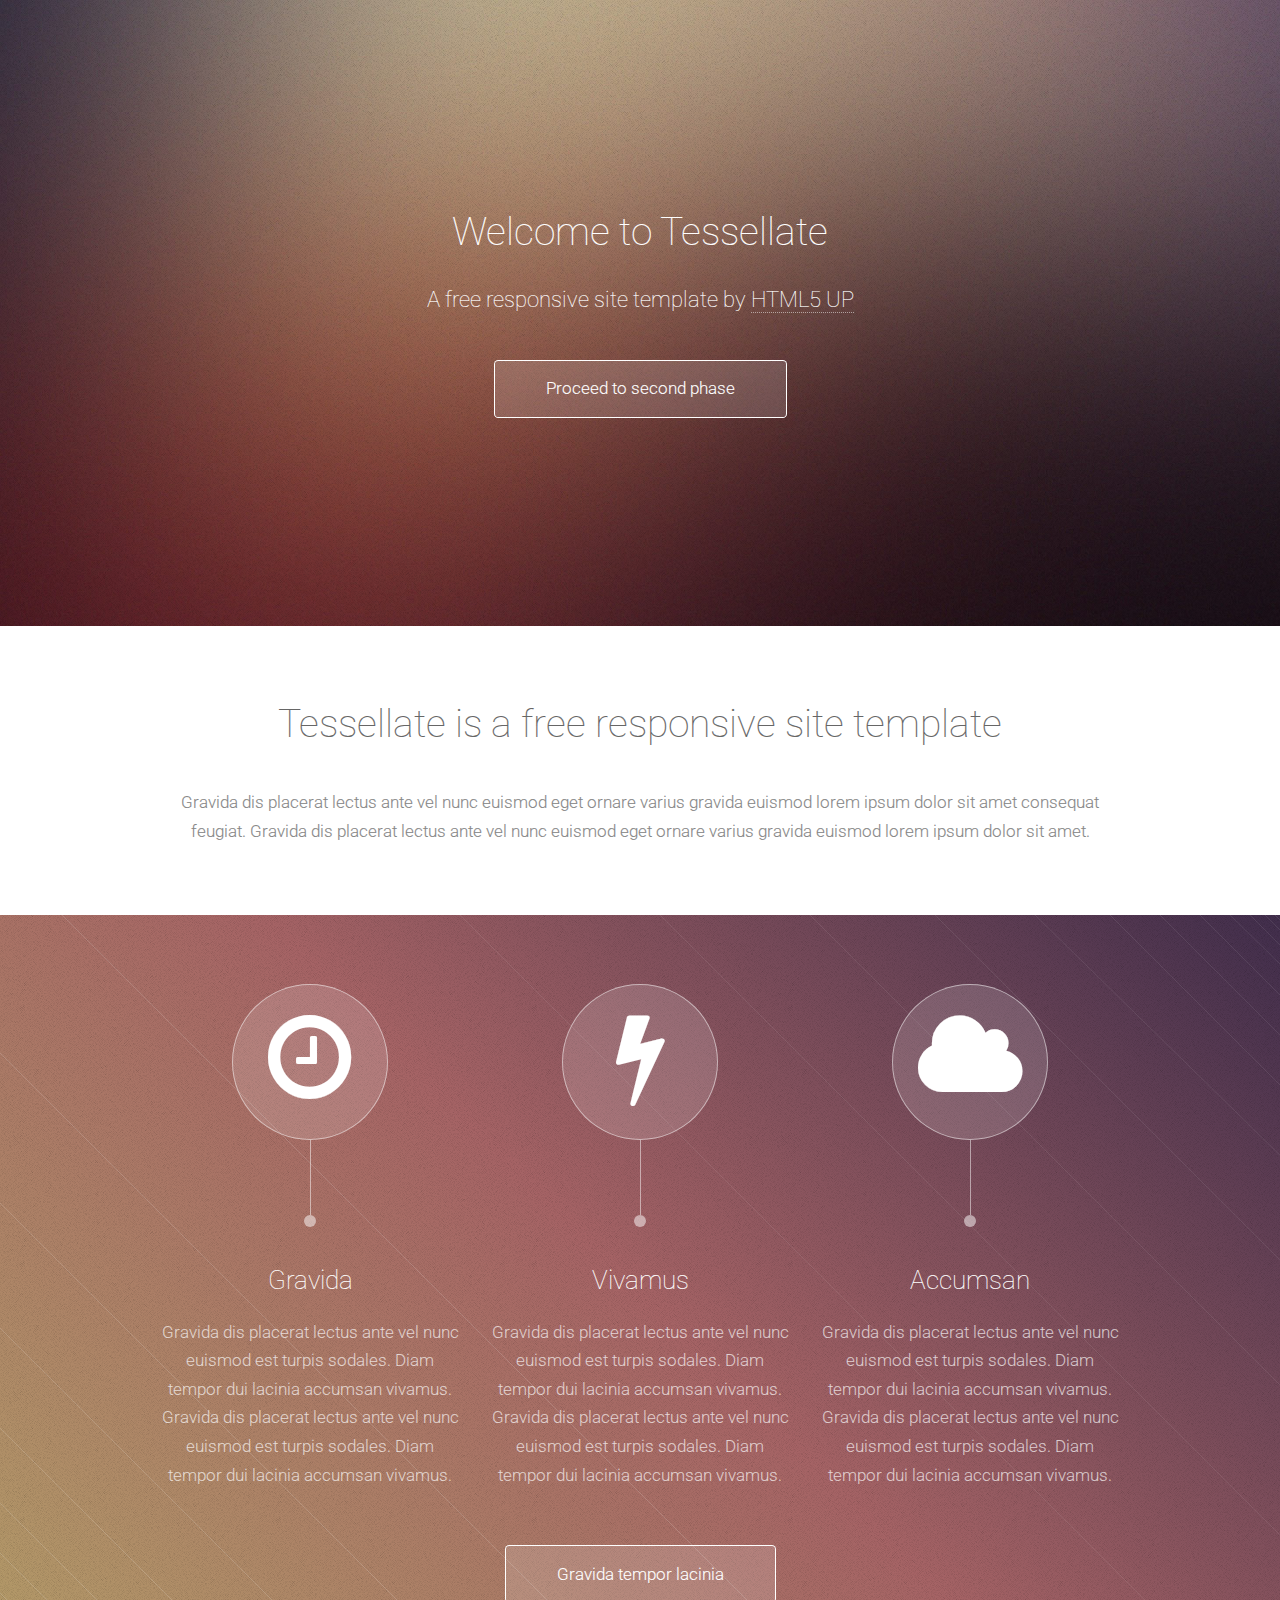
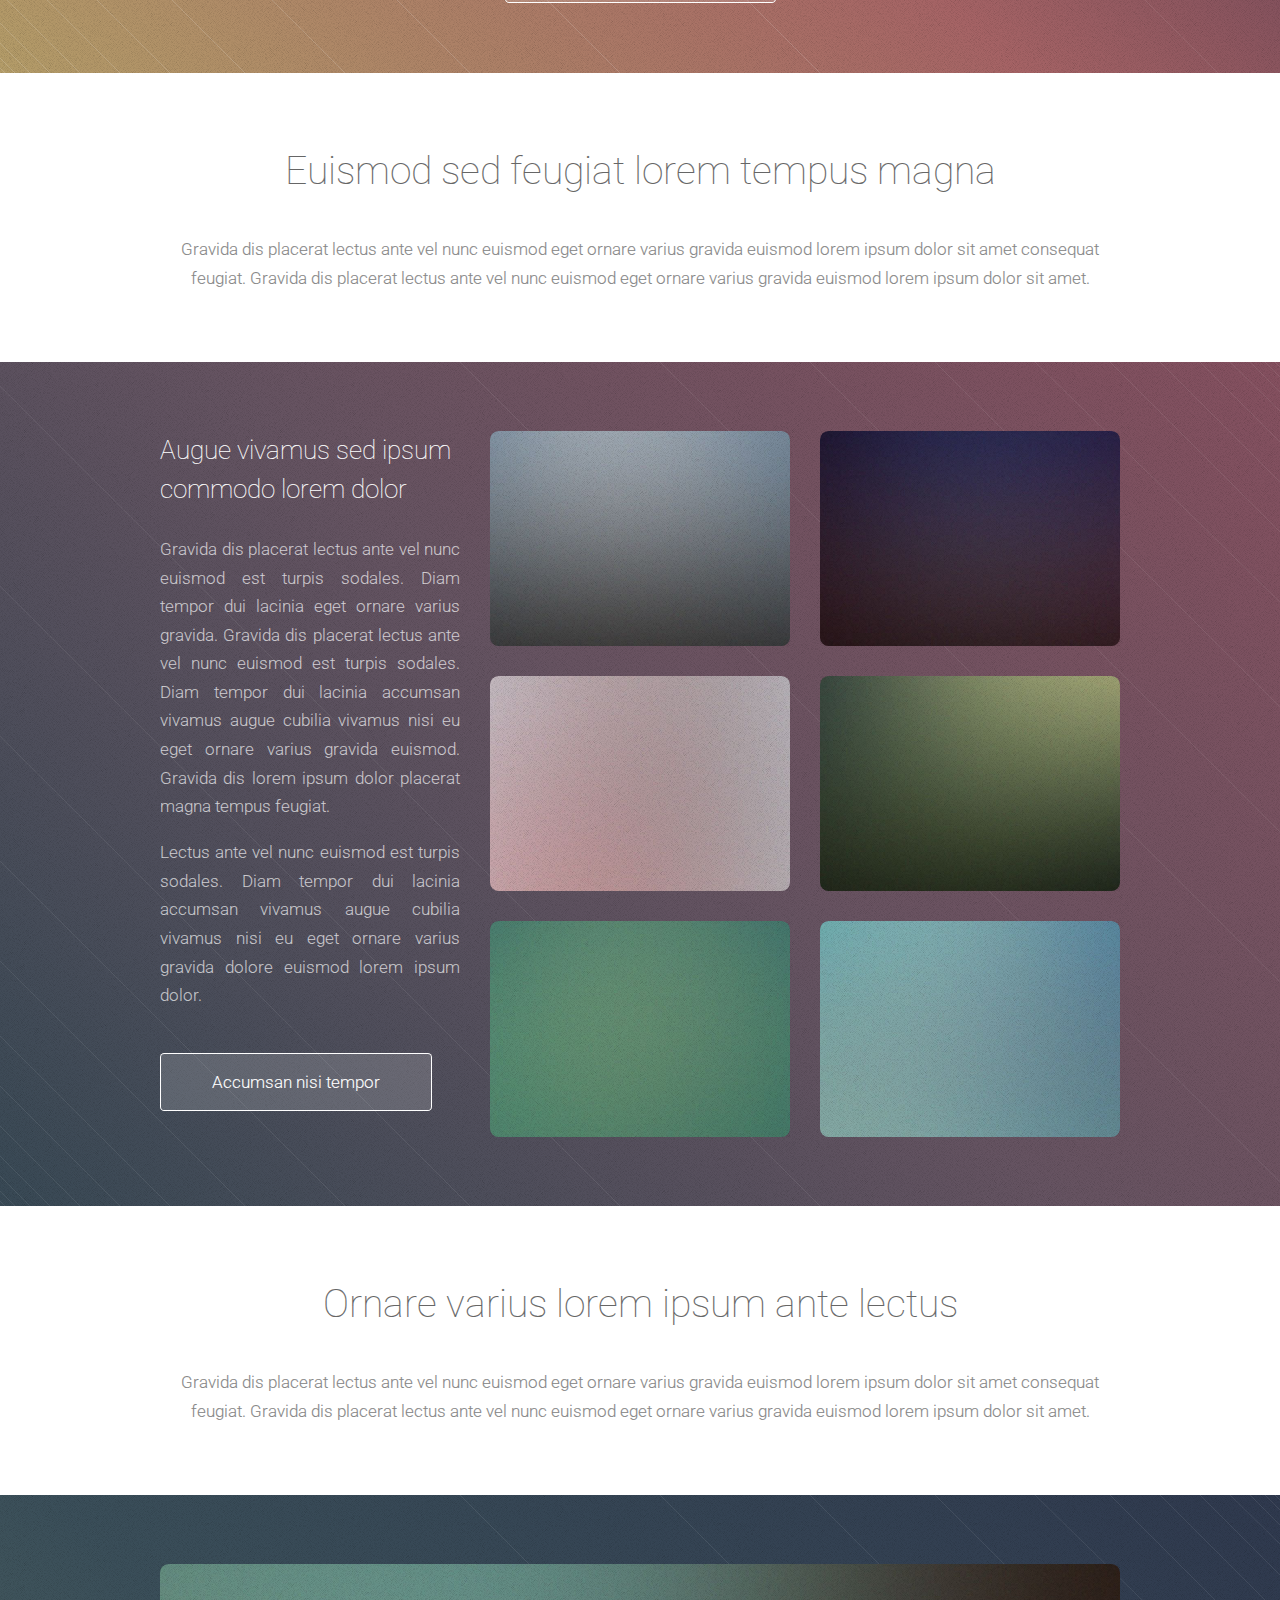
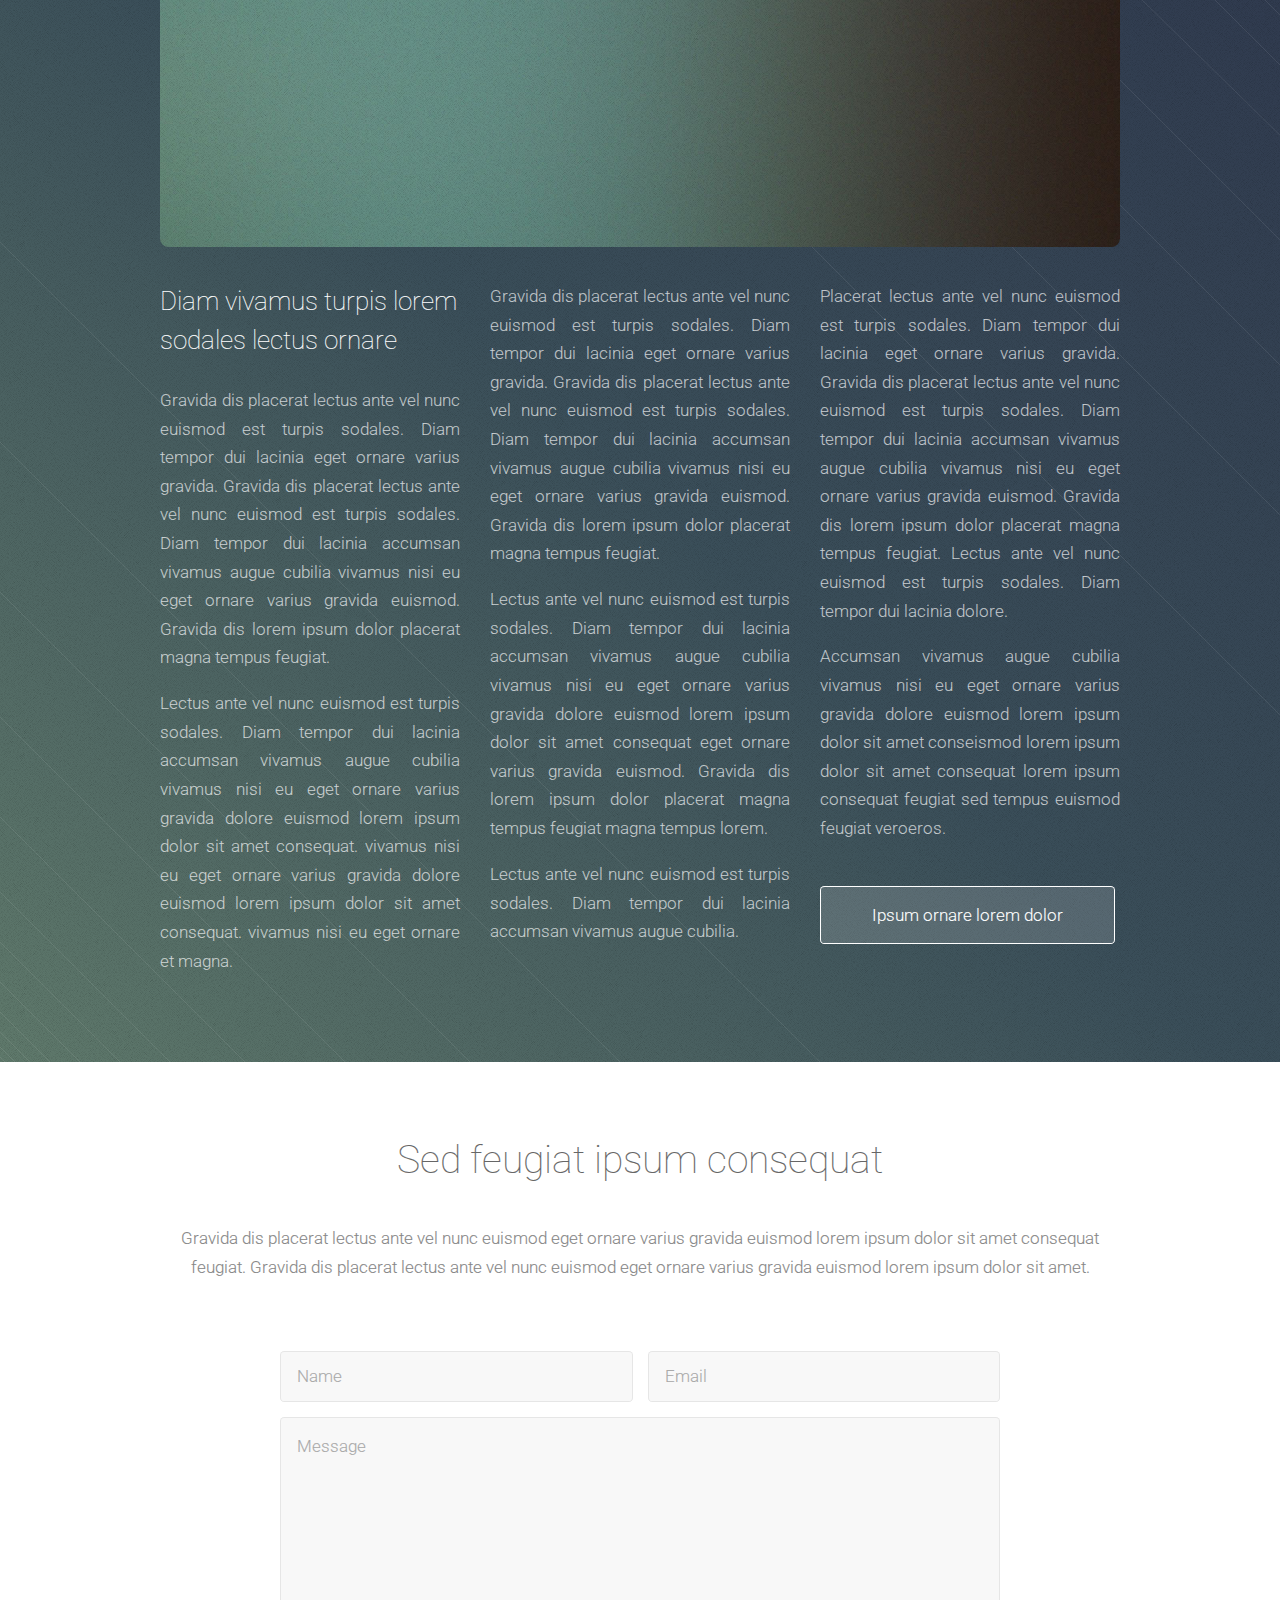
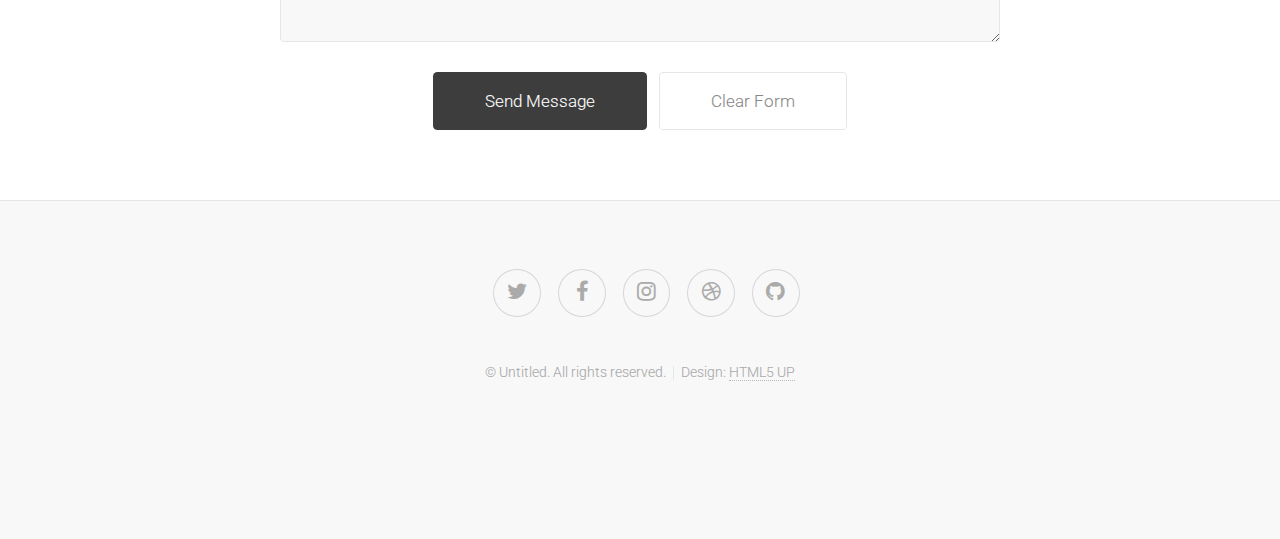
==== index.html @ 71c99394 "New Website" ====
<!DOCTYPE HTML>
<!--
	Tessellate by HTML5 UP
	html5up.net | @ajlkn
	Free for personal and commercial use under the CCA 3.0 license (html5up.net/license)
-->
<html>
	<head>
		<title>Tessellate by HTML5 UP</title>
		<meta charset="utf-8" />
		<meta name="viewport" content="width=device-width, initial-scale=1" />
		<!--[if lte IE 8]><script src="assets/js/ie/html5shiv.js"></script><![endif]-->
		<link rel="stylesheet" href="assets/css/main.css" />
		<!--[if lte IE 8]><link rel="stylesheet" href="assets/css/ie8.css" /><![endif]-->
		<!--[if lte IE 9]><link rel="stylesheet" href="assets/css/ie9.css" /><![endif]-->
	</head>
	<body>

		<!-- Header -->
			<section id="header" class="dark">
				<header>
					<h1>Welcome to Tessellate</h1>
					<p>A free responsive site template by <a href="http://html5up.net">HTML5 UP</a></p>
				</header>
				<footer>
					<a href="#first" class="button scrolly">Proceed to second phase</a>
				</footer>
			</section>

		<!-- First -->
			<section id="first" class="main">
				<header>
					<div class="container">
						<h2>Tessellate is a free responsive site template</h2>
						<p>Gravida dis placerat lectus ante vel nunc euismod eget ornare varius gravida euismod lorem ipsum dolor sit amet consequat<br />
						feugiat. Gravida dis placerat lectus ante vel nunc euismod eget ornare varius gravida euismod lorem ipsum dolor sit amet.</p>
					</div>
				</header>
				<div class="content dark style1 featured">
					<div class="container">
						<div class="row">
							<div class="4u 12u(narrow)">
								<section>
									<span class="feature-icon"><span class="icon fa-clock-o"></span></span>
									<header>
										<h3>Gravida</h3>
									</header>
									<p>Gravida dis placerat lectus ante vel nunc euismod est turpis sodales.
									Diam tempor dui lacinia accumsan vivamus. Gravida dis placerat lectus
									ante vel nunc euismod est turpis sodales. Diam tempor dui lacinia
									accumsan vivamus.</p>
								</section>
							</div>
							<div class="4u 12u(narrow)">
								<section>
									<span class="feature-icon"><span class="icon fa-bolt"></span></span>
									<header>
										<h3>Vivamus</h3>
									</header>
									<p>Gravida dis placerat lectus ante vel nunc euismod est turpis sodales.
									Diam tempor dui lacinia accumsan vivamus. Gravida dis placerat lectus
									ante vel nunc euismod est turpis sodales. Diam tempor dui lacinia
									accumsan vivamus.</p>
								</section>
							</div>
							<div class="4u 12u(narrow)">
								<section>
									<span class="feature-icon"><span class="icon fa-cloud"></span></span>
									<header>
										<h3>Accumsan</h3>
									</header>
									<p>Gravida dis placerat lectus ante vel nunc euismod est turpis sodales.
									Diam tempor dui lacinia accumsan vivamus. Gravida dis placerat lectus
									ante vel nunc euismod est turpis sodales. Diam tempor dui lacinia
									accumsan vivamus.</p>
								</section>
							</div>
						</div>
						<div class="row">
							<div class="12u">
								<footer>
									<a href="#second" class="button scrolly">Gravida tempor lacinia</a>
								</footer>
							</div>
						</div>
					</div>
				</div>
			</section>

		<!-- Second -->
			<section id="second" class="main">
				<header>
					<div class="container">
						<h2>Euismod sed feugiat lorem tempus magna</h2>
						<p>Gravida dis placerat lectus ante vel nunc euismod eget ornare varius gravida euismod lorem ipsum dolor sit amet consequat<br />
						feugiat. Gravida dis placerat lectus ante vel nunc euismod eget ornare varius gravida euismod lorem ipsum dolor sit amet.</p>
					</div>
				</header>
				<div class="content dark style2">
					<div class="container">
						<div class="row">
							<div class="4u 12u(narrow)">
								<section>
									<h3>Augue vivamus sed ipsum commodo lorem dolor</h3>
									<p>Gravida dis placerat lectus ante vel nunc euismod est turpis sodales. Diam
									tempor dui lacinia eget ornare varius gravida. Gravida dis placerat lectus ante
									vel nunc euismod est turpis sodales. Diam tempor dui lacinia accumsan vivamus
									augue cubilia vivamus nisi eu eget ornare varius gravida euismod.  Gravida dis
									lorem ipsum dolor placerat magna tempus feugiat.</p>
									<p>Lectus ante vel nunc euismod est turpis sodales. Diam tempor dui lacinia
									accumsan vivamus augue cubilia vivamus nisi eu eget ornare varius gravida dolore
									euismod lorem ipsum dolor.</p>
									<footer>
										<a href="#third" class="button scrolly">Accumsan nisi tempor</a>
									</footer>
								</section>
							</div>
							<div class="8u 12u(narrow)">
								<div class="row">
									<div class="6u"><a href="#" class="image fit"><img src="images/pic01.jpg" alt="" /></a></div>
									<div class="6u"><a href="#" class="image fit"><img src="images/pic02.jpg" alt="" /></a></div>
									<div class="6u"><a href="#" class="image fit"><img src="images/pic03.jpg" alt="" /></a></div>
									<div class="6u"><a href="#" class="image fit"><img src="images/pic04.jpg" alt="" /></a></div>
									<div class="6u"><a href="#" class="image fit"><img src="images/pic05.jpg" alt="" /></a></div>
									<div class="6u"><a href="#" class="image fit"><img src="images/pic06.jpg" alt="" /></a></div>
								</div>
							</div>
						</div>
					</div>
				</div>
			</section>

		<!-- Third -->
			<section id="third" class="main">
				<header>
					<div class="container">
						<h2>Ornare varius lorem ipsum ante lectus</h2>
						<p>Gravida dis placerat lectus ante vel nunc euismod eget ornare varius gravida euismod lorem ipsum dolor sit amet consequat<br />
						feugiat. Gravida dis placerat lectus ante vel nunc euismod eget ornare varius gravida euismod lorem ipsum dolor sit amet.</p>
					</div>
				</header>
				<div class="content dark style3">
					<div class="container">
						<span class="image featured"><img src="images/pic07.jpg" alt="" /></span>
						<div class="row">
							<div class="4u 12u(narrow)">
								<h3>Diam vivamus turpis lorem sodales lectus ornare</h3>
								<p>Gravida dis placerat lectus ante vel nunc euismod est turpis sodales. Diam
								tempor dui lacinia eget ornare varius gravida. Gravida dis placerat lectus ante
								vel nunc euismod est turpis sodales. Diam tempor dui lacinia accumsan vivamus
								augue cubilia vivamus nisi eu eget ornare varius gravida euismod.  Gravida dis
								lorem ipsum dolor placerat magna tempus feugiat.</p>
								<p>Lectus ante vel nunc euismod est turpis sodales. Diam tempor dui lacinia
								accumsan vivamus augue cubilia vivamus nisi eu eget ornare varius gravida dolore
								euismod lorem ipsum dolor sit amet consequat. vivamus nisi eu eget ornare varius
								gravida dolore euismod lorem ipsum dolor sit amet consequat. vivamus nisi eu
								eget ornare et magna.</p>
							</div>
							<div class="4u 12u(narrow)">
								<p>Gravida dis placerat lectus ante vel nunc euismod est turpis sodales. Diam
								tempor dui lacinia eget ornare varius gravida. Gravida dis placerat lectus ante
								vel nunc euismod est turpis sodales. Diam tempor dui lacinia accumsan vivamus
								augue cubilia vivamus nisi eu eget ornare varius gravida euismod.  Gravida dis
								lorem ipsum dolor placerat magna tempus feugiat.</p>
								<p>Lectus ante vel nunc euismod est turpis sodales. Diam tempor dui lacinia
								accumsan vivamus augue cubilia vivamus nisi eu eget ornare varius gravida dolore
								euismod lorem ipsum dolor sit amet consequat eget ornare varius gravida euismod.
								Gravida dis lorem ipsum dolor placerat magna tempus feugiat magna tempus lorem.</p>
								<p>Lectus ante vel nunc euismod est turpis sodales. Diam tempor dui lacinia
								accumsan vivamus augue cubilia.</p>
							</div>
							<div class="4u 12u(narrow)">
								<p>Placerat lectus ante vel nunc euismod est turpis sodales. Diam tempor dui
								lacinia eget ornare varius gravida. Gravida dis placerat lectus ante vel nunc
								euismod est turpis sodales. Diam tempor dui lacinia accumsan vivamus augue
								cubilia vivamus nisi eu eget ornare varius gravida euismod.  Gravida dis
								lorem ipsum dolor placerat magna tempus feugiat. Lectus ante vel nunc euismod
								est turpis sodales. Diam tempor dui lacinia dolore.</p>
								<p>Accumsan vivamus augue cubilia vivamus nisi eu eget ornare varius gravida
								dolore euismod lorem ipsum dolor sit amet conseismod lorem ipsum dolor sit amet
								consequat lorem ipsum consequat feugiat sed tempus euismod feugiat veroeros.</p>
								<footer>
									<a href="#fourth" class="button scrolly">Ipsum ornare lorem dolor</a>
								</footer>
							</div>
						</div>
					</div>
				</div>
			</section>

		<!-- Basic Elements -->
		<!--
			<section class="main">
				<header>
					<div class="container">
						<h2>A Whole Lotta Elements</h2>
						<p>General purpose elements for every general purpose. Or something like that.</p>
					</div>
				</header>
				<div class="content style1 dark">
					<div class="container">
						<section>
							<header>
								<h3>Paragraph</h3>
								<p>This is a byline</p>
							</header>
							<p>Phasellus nisl nisl, varius id <sup>porttitor sed pellentesque</sup> ac orci. Pellentesque
							habitant <strong>strong</strong> tristique <b>bold</b> et netus <i>italic</i> malesuada <em>emphasized</em> ac turpis egestas. Morbi
							leo suscipit ut. Praesent <sub>id turpis vitae</sub> turpis pretium ultricies. Vestibulum sit
							amet risus elit.</p>
						</section>
						<section>
							<header>
								<h3>Blockquote</h3>
							</header>
							<blockquote>Fringilla nisl. Donec accumsan interdum nisi, quis tincidunt felis sagittis eget.
							tempus euismod. Vestibulum ante ipsum primis in faucibus. Cras sit amet urna eros, id egestas
							tempus ante ipsum primis in faucibus orci luctus et ultrices.</blockquote>
						</section>
						<section>
							<header>
								<h3>Divider</h3>
							</header>
							<p>Donec consectetur <a href="#">vestibulum dolor et pulvinar</a>. Etiam vel felis enim, at viverra
							ligula. Ut porttitor sagittis lorem, quis eleifend nisi ornare vel. Praesent nec orci
							facilisis leo magna. Cras sit amet urna eros, id egestas urna. Quisque aliquam
							tempus euismod. Vestibulum ante ipsum primis in faucibus orci luctus et ultrices
							posuere cubilia.</p>
							<hr />
							<p>Donec consectetur vestibulum dolor et pulvinar. Etiam vel felis enim, at viverra
							ligula. Ut porttitor sagittis lorem, quis eleifend nisi ornare vel. Praesent nec orci
							facilisis leo magna. Cras sit amet urna eros, id egestas urna. Quisque aliquam
							tempus euismod. Vestibulum ante ipsum primis in faucibus orci luctus et ultrices
							posuere cubilia.</p>
						</section>
						<section>
							<header>
								<h3>Unordered List</h3>
							</header>
							<ul class="default">
								<li>Donec consectetur vestibulum dolor et vel felis enim at viverra ligula. Ut porttitor sagittis lorem.</li>
								<li>Donec consectetur vestibulum dolor et vel felis enim at viverra ligula. Ut porttitor sagittis lorem.</li>
								<li>Donec consectetur vestibulum dolor et vel felis enim at viverra ligula. Ut porttitor sagittis lorem.</li>
								<li>Donec consectetur vestibulum dolor et vel felis enim at viverra ligula. Ut porttitor sagittis lorem.</li>
							</ul>
						</section>
						<section>
							<header>
								<h3>Ordered List</h3>
							</header>
							<ol class="default">
								<li>Donec consectetur vestibulum dolor et vel felis enim at viverra ligula. Ut porttitor sagittis lorem.</li>
								<li>Donec consectetur vestibulum dolor et vel felis enim at viverra ligula. Ut porttitor sagittis lorem.</li>
								<li>Donec consectetur vestibulum dolor et vel felis enim at viverra ligula. Ut porttitor sagittis lorem.</li>
								<li>Donec consectetur vestibulum dolor et vel felis enim at viverra ligula. Ut porttitor sagittis lorem.</li>
							</ol>
						</section>
						<section>
							<header>
								<h3>Table</h3>
							</header>
							<div class="table-wrapper">
								<table class="default">
									<thead>
										<tr>
											<th>ID</th>
											<th>Name</th>
											<th>Description</th>
											<th>Price</th>
										</tr>
									</thead>
									<tbody>
										<tr>
											<td>00001</td>
											<td>Lorem ipsum dolor</td>
											<td>Ut porttitor sagittis lorem quis nisi ornare.</td>
											<td>29.99</td>
										</tr>
										<tr>
											<td>00002</td>
											<td>Sit amet nullam</td>
											<td>Ut porttitor sagittis lorem quis nisi ornare.</td>
											<td>19.99</td>
										</tr>
										<tr>
											<td>00003</td>
											<td>Feugiat felis viverra</td>
											<td>Ut porttitor sagittis lorem quis nisi ornare.</td>
											<td>29.99</td>
										</tr>
										<tr>
											<td>00004</td>
											<td>Sagittis enim felis</td>
											<td>Ut porttitor sagittis lorem quis nisi ornare.</td>
											<td>19.99</td>
										</tr>
										<tr>
											<td>00005</td>
											<td>Nullam sed vestibulum</td>
											<td>Ut porttitor sagittis lorem quis nisi ornare.</td>
											<td>19.99</td>
										</tr>
									</tbody>
									<tfoot>
										<tr>
											<td colspan="3"></td>
											<td>100.00</td>
										</tr>
									</tfoot>
								</table>
							</div>
						</section>
						<section>
							<header>
								<h3>Form</h3>
							</header>
							<form method="post" action="#">
								<div class="row 50%">
									<div class="6u 12u(narrow)">
										<input type="text" name="name" id="name" value="" placeholder="John Doe" />
									</div>
									<div class="6u 12u(narrow)">
										<input type="text" name="email" id="email" value="" placeholder="johndoe@domain.tld" />
									</div>
								</div>
								<div class="row 50%">
									<div class="12u">
										<div class="select" tabindex="-1">
											<select name="department" id="department">
												<option value="">Choose a department</option>
												<option value="1">Manufacturing</option>
												<option value="2">Administration</option>
												<option value="3">Support</option>
											</select>
										</div>
									</div>
								</div>
								<div class="row 50%">
									<div class="12u">
										<input type="text" name="subject" id="subject" value="" placeholder="Enter your subject" />
									</div>
								</div>
								<div class="row 50%">
									<div class="12u">
										<textarea name="message" id="message" placeholder="Enter your message"></textarea>
									</div>
								</div>
								<div class="row">
									<div class="12u">
										<ul class="actions">
											<li><input type="submit" class="button" value="Send Message" /></li>
											<li><input type="reset" class="button alt" value="Clear Form" /></li>
										</ul>
									</div>
								</div>
							</form>
						</section>
					</div>
				</div>
			</section>
		-->

		<!-- Fourth -->
			<section id="fourth" class="main">
				<header>
					<div class="container">
						<h2>Sed feugiat ipsum consequat</h2>
						<p>Gravida dis placerat lectus ante vel nunc euismod eget ornare varius gravida euismod lorem ipsum dolor sit amet consequat<br />
						feugiat. Gravida dis placerat lectus ante vel nunc euismod eget ornare varius gravida euismod lorem ipsum dolor sit amet.</p>
					</div>
				</header>
				<div class="content style4 featured">
					<div class="container 75%">
						<form method="post" action="#">
							<div class="row 50%">
								<div class="6u 12u(mobile)"><input type="text" placeholder="Name" /></div>
								<div class="6u 12u(mobile)"><input type="text" placeholder="Email" /></div>
							</div>
							<div class="row 50%">
								<div class="12u"><textarea name="message" placeholder="Message"></textarea></div>
							</div>
							<div class="row">
								<div class="12u">
									<ul class="actions">
										<li><input type="submit" class="button" value="Send Message" /></li>
										<li><input type="reset" class="button alt" value="Clear Form" /></li>
									</ul>
								</div>
							</div>
						</form>
					</div>
				</div>
			</section>

		<!-- Footer -->
			<section id="footer">
				<ul class="icons">
					<li><a href="#" class="icon fa-twitter"><span class="label">Twitter</span></a></li>
					<li><a href="#" class="icon fa-facebook"><span class="label">Facebook</span></a></li>
					<li><a href="#" class="icon fa-instagram"><span class="label">Instagram</span></a></li>
					<li><a href="#" class="icon fa-dribbble"><span class="label">Dribbble</span></a></li>
					<li><a href="#" class="icon fa-github"><span class="label">GitHub</span></a></li>
				</ul>
				<div class="copyright">
					<ul class="menu">
						<li>&copy; Untitled. All rights reserved.</li><li>Design: <a href="http://html5up.net">HTML5 UP</a></li>
					</ul>
				</div>
			</section>

		<!-- Scripts -->
			<script src="assets/js/jquery.min.js"></script>
			<script src="assets/js/jquery.scrolly.min.js"></script>
			<script src="assets/js/skel.min.js"></script>
			<script src="assets/js/util.js"></script>
			<!--[if lte IE 8]><script src="assets/js/ie/respond.min.js"></script><![endif]-->
			<script src="assets/js/main.js"></script>

	</body>
</html>
---- assets/css/main.css ----
@import url("font-awesome.min.css");
@import url("https://fonts.googleapis.com/css?family=Roboto:100,100italic,300,300italic,400,400italic");

/*
	Tessellate by HTML5 UP
	html5up.net | @ajlkn
	Free for personal and commercial use under the CCA 3.0 license (html5up.net/license)
*/

/* Reset */

	html, body, div, span, applet, object, iframe, h1, h2, h3, h4, h5, h6, p, blockquote, pre, a, abbr, acronym, address, big, cite, code, del, dfn, em, img, ins, kbd, q, s, samp, small, strike, strong, sub, sup, tt, var, b, u, i, center, dl, dt, dd, ol, ul, li, fieldset, form, label, legend, table, caption, tbody, tfoot, thead, tr, th, td, article, aside, canvas, details, embed, figure, figcaption, footer, header, hgroup, menu, nav, output, ruby, section, summary, time, mark, audio, video {
		margin: 0;
		padding: 0;
		border: 0;
		font-size: 100%;
		font: inherit;
		vertical-align: baseline;
	}

	article, aside, details, figcaption, figure, footer, header, hgroup, menu, nav, section {
		display: block;
	}

	body {
		line-height: 1;
	}

	ol, ul {
		list-style: none;
	}

	blockquote, q {
		quotes: none;
	}

	blockquote:before, blockquote:after, q:before, q:after {
		content: '';
		content: none;
	}

	table {
		border-collapse: collapse;
		border-spacing: 0;
	}

	body {
		-webkit-text-size-adjust: none;
	}

/* Box Model */

	*, *:before, *:after {
		-moz-box-sizing: border-box;
		-webkit-box-sizing: border-box;
		box-sizing: border-box;
	}

/* Containers */

	.container {
		margin-left: auto;
		margin-right: auto;
	}

	.container.\31 25\25 {
		width: 100%;
		max-width: 1700px;
		min-width: 1360px;
	}

	.container.\37 5\25 {
		width: 1020px;
	}

	.container.\35 0\25 {
		width: 680px;
	}

	.container.\32 5\25 {
		width: 340px;
	}

	.container {
		width: 1360px;
	}

	@media screen and (max-width: 1680px) {

		.container.\31 25\25 {
			width: 100%;
			max-width: 1500px;
			min-width: 1200px;
		}

		.container.\37 5\25 {
			width: 900px;
		}

		.container.\35 0\25 {
			width: 600px;
		}

		.container.\32 5\25 {
			width: 300px;
		}

		.container {
			width: 1200px;
		}

	}

	@media screen and (max-width: 1280px) {

		.container.\31 25\25 {
			width: 100%;
			max-width: 1200px;
			min-width: 960px;
		}

		.container.\37 5\25 {
			width: 720px;
		}

		.container.\35 0\25 {
			width: 480px;
		}

		.container.\32 5\25 {
			width: 240px;
		}

		.container {
			width: 960px;
		}

	}

	@media screen and (max-width: 1000px) {

		.container.\31 25\25 {
			width: 100%;
			max-width: 125%;
			min-width: 100%;
		}

		.container.\37 5\25 {
			width: 75%;
		}

		.container.\35 0\25 {
			width: 50%;
		}

		.container.\32 5\25 {
			width: 25%;
		}

		.container {
			width: 100% !important;
		}

	}

	@media screen and (max-width: 736px) {

		.container.\31 25\25 {
			width: 100%;
			max-width: 125%;
			min-width: 100%;
		}

		.container.\37 5\25 {
			width: 75%;
		}

		.container.\35 0\25 {
			width: 50%;
		}

		.container.\32 5\25 {
			width: 25%;
		}

		.container {
			width: 100% !important;
		}

	}

/* Grid */

	.row {
		border-bottom: solid 1px transparent;
		-moz-box-sizing: border-box;
		-webkit-box-sizing: border-box;
		box-sizing: border-box;
	}

	.row > * {
		float: left;
		-moz-box-sizing: border-box;
		-webkit-box-sizing: border-box;
		box-sizing: border-box;
	}

	.row:after, .row:before {
		content: '';
		display: block;
		clear: both;
		height: 0;
	}

	.row.uniform > * > :first-child {
		margin-top: 0;
	}

	.row.uniform > * > :last-child {
		margin-bottom: 0;
	}

	.row.\30 \25 > * {
		padding: 0px 0 0 0px;
	}

	.row.\30 \25 {
		margin: 0px 0 -1px 0px;
	}

	.row.uniform.\30 \25 > * {
		padding: 0px 0 0 0px;
	}

	.row.uniform.\30 \25 {
		margin: 0px 0 -1px 0px;
	}

	.row > * {
		padding: 50px 0 0 50px;
	}

	.row {
		margin: -50px 0 -1px -50px;
	}

	.row.uniform > * {
		padding: 50px 0 0 50px;
	}

	.row.uniform {
		margin: -50px 0 -1px -50px;
	}

	.row.\32 00\25 > * {
		padding: 100px 0 0 100px;
	}

	.row.\32 00\25 {
		margin: -100px 0 -1px -100px;
	}

	.row.uniform.\32 00\25 > * {
		padding: 100px 0 0 100px;
	}

	.row.uniform.\32 00\25 {
		margin: -100px 0 -1px -100px;
	}

	.row.\31 50\25 > * {
		padding: 75px 0 0 75px;
	}

	.row.\31 50\25 {
		margin: -75px 0 -1px -75px;
	}

	.row.uniform.\31 50\25 > * {
		padding: 75px 0 0 75px;
	}

	.row.uniform.\31 50\25 {
		margin: -75px 0 -1px -75px;
	}

	.row.\35 0\25 > * {
		padding: 25px 0 0 25px;
	}

	.row.\35 0\25 {
		margin: -25px 0 -1px -25px;
	}

	.row.uniform.\35 0\25 > * {
		padding: 25px 0 0 25px;
	}

	.row.uniform.\35 0\25 {
		margin: -25px 0 -1px -25px;
	}

	.row.\32 5\25 > * {
		padding: 12.5px 0 0 12.5px;
	}

	.row.\32 5\25 {
		margin: -12.5px 0 -1px -12.5px;
	}

	.row.uniform.\32 5\25 > * {
		padding: 12.5px 0 0 12.5px;
	}

	.row.uniform.\32 5\25 {
		margin: -12.5px 0 -1px -12.5px;
	}

	.\31 2u, .\31 2u\24 {
		width: 100%;
		clear: none;
		margin-left: 0;
	}

	.\31 1u, .\31 1u\24 {
		width: 91.6666666667%;
		clear: none;
		margin-left: 0;
	}

	.\31 0u, .\31 0u\24 {
		width: 83.3333333333%;
		clear: none;
		margin-left: 0;
	}

	.\39 u, .\39 u\24 {
		width: 75%;
		clear: none;
		margin-left: 0;
	}

	.\38 u, .\38 u\24 {
		width: 66.6666666667%;
		clear: none;
		margin-left: 0;
	}

	.\37 u, .\37 u\24 {
		width: 58.3333333333%;
		clear: none;
		margin-left: 0;
	}

	.\36 u, .\36 u\24 {
		width: 50%;
		clear: none;
		margin-left: 0;
	}

	.\35 u, .\35 u\24 {
		width: 41.6666666667%;
		clear: none;
		margin-left: 0;
	}

	.\34 u, .\34 u\24 {
		width: 33.3333333333%;
		clear: none;
		margin-left: 0;
	}

	.\33 u, .\33 u\24 {
		width: 25%;
		clear: none;
		margin-left: 0;
	}

	.\32 u, .\32 u\24 {
		width: 16.6666666667%;
		clear: none;
		margin-left: 0;
	}

	.\31 u, .\31 u\24 {
		width: 8.3333333333%;
		clear: none;
		margin-left: 0;
	}

	.\31 2u\24 + *,
	.\31 1u\24 + *,
	.\31 0u\24 + *,
	.\39 u\24 + *,
	.\38 u\24 + *,
	.\37 u\24 + *,
	.\36 u\24 + *,
	.\35 u\24 + *,
	.\34 u\24 + *,
	.\33 u\24 + *,
	.\32 u\24 + *,
	.\31 u\24 + * {
		clear: left;
	}

	.\-11u {
		margin-left: 91.66667%;
	}

	.\-10u {
		margin-left: 83.33333%;
	}

	.\-9u {
		margin-left: 75%;
	}

	.\-8u {
		margin-left: 66.66667%;
	}

	.\-7u {
		margin-left: 58.33333%;
	}

	.\-6u {
		margin-left: 50%;
	}

	.\-5u {
		margin-left: 41.66667%;
	}

	.\-4u {
		margin-left: 33.33333%;
	}

	.\-3u {
		margin-left: 25%;
	}

	.\-2u {
		margin-left: 16.66667%;
	}

	.\-1u {
		margin-left: 8.33333%;
	}

	@media screen and (max-width: 1680px) {

		.row > * {
			padding: 40px 0 0 40px;
		}

		.row {
			margin: -40px 0 -1px -40px;
		}

		.row.uniform > * {
			padding: 40px 0 0 40px;
		}

		.row.uniform {
			margin: -40px 0 -1px -40px;
		}

		.row.\32 00\25 > * {
			padding: 80px 0 0 80px;
		}

		.row.\32 00\25 {
			margin: -80px 0 -1px -80px;
		}

		.row.uniform.\32 00\25 > * {
			padding: 80px 0 0 80px;
		}

		.row.uniform.\32 00\25 {
			margin: -80px 0 -1px -80px;
		}

		.row.\31 50\25 > * {
			padding: 60px 0 0 60px;
		}

		.row.\31 50\25 {
			margin: -60px 0 -1px -60px;
		}

		.row.uniform.\31 50\25 > * {
			padding: 60px 0 0 60px;
		}

		.row.uniform.\31 50\25 {
			margin: -60px 0 -1px -60px;
		}

		.row.\35 0\25 > * {
			padding: 20px 0 0 20px;
		}

		.row.\35 0\25 {
			margin: -20px 0 -1px -20px;
		}

		.row.uniform.\35 0\25 > * {
			padding: 20px 0 0 20px;
		}

		.row.uniform.\35 0\25 {
			margin: -20px 0 -1px -20px;
		}

		.row.\32 5\25 > * {
			padding: 10px 0 0 10px;
		}

		.row.\32 5\25 {
			margin: -10px 0 -1px -10px;
		}

		.row.uniform.\32 5\25 > * {
			padding: 10px 0 0 10px;
		}

		.row.uniform.\32 5\25 {
			margin: -10px 0 -1px -10px;
		}

		.\31 2u\28wide\29, .\31 2u\24\28wide\29 {
			width: 100%;
			clear: none;
			margin-left: 0;
		}

		.\31 1u\28wide\29, .\31 1u\24\28wide\29 {
			width: 91.6666666667%;
			clear: none;
			margin-left: 0;
		}

		.\31 0u\28wide\29, .\31 0u\24\28wide\29 {
			width: 83.3333333333%;
			clear: none;
			margin-left: 0;
		}

		.\39 u\28wide\29, .\39 u\24\28wide\29 {
			width: 75%;
			clear: none;
			margin-left: 0;
		}

		.\38 u\28wide\29, .\38 u\24\28wide\29 {
			width: 66.6666666667%;
			clear: none;
			margin-left: 0;
		}

		.\37 u\28wide\29, .\37 u\24\28wide\29 {
			width: 58.3333333333%;
			clear: none;
			margin-left: 0;
		}

		.\36 u\28wide\29, .\36 u\24\28wide\29 {
			width: 50%;
			clear: none;
			margin-left: 0;
		}

		.\35 u\28wide\29, .\35 u\24\28wide\29 {
			width: 41.6666666667%;
			clear: none;
			margin-left: 0;
		}

		.\34 u\28wide\29, .\34 u\24\28wide\29 {
			width: 33.3333333333%;
			clear: none;
			margin-left: 0;
		}

		.\33 u\28wide\29, .\33 u\24\28wide\29 {
			width: 25%;
			clear: none;
			margin-left: 0;
		}

		.\32 u\28wide\29, .\32 u\24\28wide\29 {
			width: 16.6666666667%;
			clear: none;
			margin-left: 0;
		}

		.\31 u\28wide\29, .\31 u\24\28wide\29 {
			width: 8.3333333333%;
			clear: none;
			margin-left: 0;
		}

		.\31 2u\24\28wide\29 + *,
		.\31 1u\24\28wide\29 + *,
		.\31 0u\24\28wide\29 + *,
		.\39 u\24\28wide\29 + *,
		.\38 u\24\28wide\29 + *,
		.\37 u\24\28wide\29 + *,
		.\36 u\24\28wide\29 + *,
		.\35 u\24\28wide\29 + *,
		.\34 u\24\28wide\29 + *,
		.\33 u\24\28wide\29 + *,
		.\32 u\24\28wide\29 + *,
		.\31 u\24\28wide\29 + * {
			clear: left;
		}

		.\-11u\28wide\29 {
			margin-left: 91.66667%;
		}

		.\-10u\28wide\29 {
			margin-left: 83.33333%;
		}

		.\-9u\28wide\29 {
			margin-left: 75%;
		}

		.\-8u\28wide\29 {
			margin-left: 66.66667%;
		}

		.\-7u\28wide\29 {
			margin-left: 58.33333%;
		}

		.\-6u\28wide\29 {
			margin-left: 50%;
		}

		.\-5u\28wide\29 {
			margin-left: 41.66667%;
		}

		.\-4u\28wide\29 {
			margin-left: 33.33333%;
		}

		.\-3u\28wide\29 {
			margin-left: 25%;
		}

		.\-2u\28wide\29 {
			margin-left: 16.66667%;
		}

		.\-1u\28wide\29 {
			margin-left: 8.33333%;
		}

	}

	@media screen and (max-width: 1280px) {

		.row > * {
			padding: 30px 0 0 30px;
		}

		.row {
			margin: -30px 0 -1px -30px;
		}

		.row.uniform > * {
			padding: 30px 0 0 30px;
		}

		.row.uniform {
			margin: -30px 0 -1px -30px;
		}

		.row.\32 00\25 > * {
			padding: 60px 0 0 60px;
		}

		.row.\32 00\25 {
			margin: -60px 0 -1px -60px;
		}

		.row.uniform.\32 00\25 > * {
			padding: 60px 0 0 60px;
		}

		.row.uniform.\32 00\25 {
			margin: -60px 0 -1px -60px;
		}

		.row.\31 50\25 > * {
			padding: 45px 0 0 45px;
		}

		.row.\31 50\25 {
			margin: -45px 0 -1px -45px;
		}

		.row.uniform.\31 50\25 > * {
			padding: 45px 0 0 45px;
		}

		.row.uniform.\31 50\25 {
			margin: -45px 0 -1px -45px;
		}

		.row.\35 0\25 > * {
			padding: 15px 0 0 15px;
		}

		.row.\35 0\25 {
			margin: -15px 0 -1px -15px;
		}

		.row.uniform.\35 0\25 > * {
			padding: 15px 0 0 15px;
		}

		.row.uniform.\35 0\25 {
			margin: -15px 0 -1px -15px;
		}

		.row.\32 5\25 > * {
			padding: 7.5px 0 0 7.5px;
		}

		.row.\32 5\25 {
			margin: -7.5px 0 -1px -7.5px;
		}

		.row.uniform.\32 5\25 > * {
			padding: 7.5px 0 0 7.5px;
		}

		.row.uniform.\32 5\25 {
			margin: -7.5px 0 -1px -7.5px;
		}

		.\31 2u\28normal\29, .\31 2u\24\28normal\29 {
			width: 100%;
			clear: none;
			margin-left: 0;
		}

		.\31 1u\28normal\29, .\31 1u\24\28normal\29 {
			width: 91.6666666667%;
			clear: none;
			margin-left: 0;
		}

		.\31 0u\28normal\29, .\31 0u\24\28normal\29 {
			width: 83.3333333333%;
			clear: none;
			margin-left: 0;
		}

		.\39 u\28normal\29, .\39 u\24\28normal\29 {
			width: 75%;
			clear: none;
			margin-left: 0;
		}

		.\38 u\28normal\29, .\38 u\24\28normal\29 {
			width: 66.6666666667%;
			clear: none;
			margin-left: 0;
		}

		.\37 u\28normal\29, .\37 u\24\28normal\29 {
			width: 58.3333333333%;
			clear: none;
			margin-left: 0;
		}

		.\36 u\28normal\29, .\36 u\24\28normal\29 {
			width: 50%;
			clear: none;
			margin-left: 0;
		}

		.\35 u\28normal\29, .\35 u\24\28normal\29 {
			width: 41.6666666667%;
			clear: none;
			margin-left: 0;
		}

		.\34 u\28normal\29, .\34 u\24\28normal\29 {
			width: 33.3333333333%;
			clear: none;
			margin-left: 0;
		}

		.\33 u\28normal\29, .\33 u\24\28normal\29 {
			width: 25%;
			clear: none;
			margin-left: 0;
		}

		.\32 u\28normal\29, .\32 u\24\28normal\29 {
			width: 16.6666666667%;
			clear: none;
			margin-left: 0;
		}

		.\31 u\28normal\29, .\31 u\24\28normal\29 {
			width: 8.3333333333%;
			clear: none;
			margin-left: 0;
		}

		.\31 2u\24\28normal\29 + *,
		.\31 1u\24\28normal\29 + *,
		.\31 0u\24\28normal\29 + *,
		.\39 u\24\28normal\29 + *,
		.\38 u\24\28normal\29 + *,
		.\37 u\24\28normal\29 + *,
		.\36 u\24\28normal\29 + *,
		.\35 u\24\28normal\29 + *,
		.\34 u\24\28normal\29 + *,
		.\33 u\24\28normal\29 + *,
		.\32 u\24\28normal\29 + *,
		.\31 u\24\28normal\29 + * {
			clear: left;
		}

		.\-11u\28normal\29 {
			margin-left: 91.66667%;
		}

		.\-10u\28normal\29 {
			margin-left: 83.33333%;
		}

		.\-9u\28normal\29 {
			margin-left: 75%;
		}

		.\-8u\28normal\29 {
			margin-left: 66.66667%;
		}

		.\-7u\28normal\29 {
			margin-left: 58.33333%;
		}

		.\-6u\28normal\29 {
			margin-left: 50%;
		}

		.\-5u\28normal\29 {
			margin-left: 41.66667%;
		}

		.\-4u\28normal\29 {
			margin-left: 33.33333%;
		}

		.\-3u\28normal\29 {
			margin-left: 25%;
		}

		.\-2u\28normal\29 {
			margin-left: 16.66667%;
		}

		.\-1u\28normal\29 {
			margin-left: 8.33333%;
		}

	}

	@media screen and (max-width: 1000px) {

		.row > * {
			padding: 25px 0 0 25px;
		}

		.row {
			margin: -25px 0 -1px -25px;
		}

		.row.uniform > * {
			padding: 25px 0 0 25px;
		}

		.row.uniform {
			margin: -25px 0 -1px -25px;
		}

		.row.\32 00\25 > * {
			padding: 50px 0 0 50px;
		}

		.row.\32 00\25 {
			margin: -50px 0 -1px -50px;
		}

		.row.uniform.\32 00\25 > * {
			padding: 50px 0 0 50px;
		}

		.row.uniform.\32 00\25 {
			margin: -50px 0 -1px -50px;
		}

		.row.\31 50\25 > * {
			padding: 37.5px 0 0 37.5px;
		}

		.row.\31 50\25 {
			margin: -37.5px 0 -1px -37.5px;
		}

		.row.uniform.\31 50\25 > * {
			padding: 37.5px 0 0 37.5px;
		}

		.row.uniform.\31 50\25 {
			margin: -37.5px 0 -1px -37.5px;
		}

		.row.\35 0\25 > * {
			padding: 12.5px 0 0 12.5px;
		}

		.row.\35 0\25 {
			margin: -12.5px 0 -1px -12.5px;
		}

		.row.uniform.\35 0\25 > * {
			padding: 12.5px 0 0 12.5px;
		}

		.row.uniform.\35 0\25 {
			margin: -12.5px 0 -1px -12.5px;
		}

		.row.\32 5\25 > * {
			padding: 6.25px 0 0 6.25px;
		}

		.row.\32 5\25 {
			margin: -6.25px 0 -1px -6.25px;
		}

		.row.uniform.\32 5\25 > * {
			padding: 6.25px 0 0 6.25px;
		}

		.row.uniform.\32 5\25 {
			margin: -6.25px 0 -1px -6.25px;
		}

		.\31 2u\28narrow\29, .\31 2u\24\28narrow\29 {
			width: 100%;
			clear: none;
			margin-left: 0;
		}

		.\31 1u\28narrow\29, .\31 1u\24\28narrow\29 {
			width: 91.6666666667%;
			clear: none;
			margin-left: 0;
		}

		.\31 0u\28narrow\29, .\31 0u\24\28narrow\29 {
			width: 83.3333333333%;
			clear: none;
			margin-left: 0;
		}

		.\39 u\28narrow\29, .\39 u\24\28narrow\29 {
			width: 75%;
			clear: none;
			margin-left: 0;
		}

		.\38 u\28narrow\29, .\38 u\24\28narrow\29 {
			width: 66.6666666667%;
			clear: none;
			margin-left: 0;
		}

		.\37 u\28narrow\29, .\37 u\24\28narrow\29 {
			width: 58.3333333333%;
			clear: none;
			margin-left: 0;
		}

		.\36 u\28narrow\29, .\36 u\24\28narrow\29 {
			width: 50%;
			clear: none;
			margin-left: 0;
		}

		.\35 u\28narrow\29, .\35 u\24\28narrow\29 {
			width: 41.6666666667%;
			clear: none;
			margin-left: 0;
		}

		.\34 u\28narrow\29, .\34 u\24\28narrow\29 {
			width: 33.3333333333%;
			clear: none;
			margin-left: 0;
		}

		.\33 u\28narrow\29, .\33 u\24\28narrow\29 {
			width: 25%;
			clear: none;
			margin-left: 0;
		}

		.\32 u\28narrow\29, .\32 u\24\28narrow\29 {
			width: 16.6666666667%;
			clear: none;
			margin-left: 0;
		}

		.\31 u\28narrow\29, .\31 u\24\28narrow\29 {
			width: 8.3333333333%;
			clear: none;
			margin-left: 0;
		}

		.\31 2u\24\28narrow\29 + *,
		.\31 1u\24\28narrow\29 + *,
		.\31 0u\24\28narrow\29 + *,
		.\39 u\24\28narrow\29 + *,
		.\38 u\24\28narrow\29 + *,
		.\37 u\24\28narrow\29 + *,
		.\36 u\24\28narrow\29 + *,
		.\35 u\24\28narrow\29 + *,
		.\34 u\24\28narrow\29 + *,
		.\33 u\24\28narrow\29 + *,
		.\32 u\24\28narrow\29 + *,
		.\31 u\24\28narrow\29 + * {
			clear: left;
		}

		.\-11u\28narrow\29 {
			margin-left: 91.66667%;
		}

		.\-10u\28narrow\29 {
			margin-left: 83.33333%;
		}

		.\-9u\28narrow\29 {
			margin-left: 75%;
		}

		.\-8u\28narrow\29 {
			margin-left: 66.66667%;
		}

		.\-7u\28narrow\29 {
			margin-left: 58.33333%;
		}

		.\-6u\28narrow\29 {
			margin-left: 50%;
		}

		.\-5u\28narrow\29 {
			margin-left: 41.66667%;
		}

		.\-4u\28narrow\29 {
			margin-left: 33.33333%;
		}

		.\-3u\28narrow\29 {
			margin-left: 25%;
		}

		.\-2u\28narrow\29 {
			margin-left: 16.66667%;
		}

		.\-1u\28narrow\29 {
			margin-left: 8.33333%;
		}

	}

	@media screen and (max-width: 736px) {

		.row > * {
			padding: 20px 0 0 20px;
		}

		.row {
			margin: -20px 0 -1px -20px;
		}

		.row.uniform > * {
			padding: 20px 0 0 20px;
		}

		.row.uniform {
			margin: -20px 0 -1px -20px;
		}

		.row.\32 00\25 > * {
			padding: 40px 0 0 40px;
		}

		.row.\32 00\25 {
			margin: -40px 0 -1px -40px;
		}

		.row.uniform.\32 00\25 > * {
			padding: 40px 0 0 40px;
		}

		.row.uniform.\32 00\25 {
			margin: -40px 0 -1px -40px;
		}

		.row.\31 50\25 > * {
			padding: 30px 0 0 30px;
		}

		.row.\31 50\25 {
			margin: -30px 0 -1px -30px;
		}

		.row.uniform.\31 50\25 > * {
			padding: 30px 0 0 30px;
		}

		.row.uniform.\31 50\25 {
			margin: -30px 0 -1px -30px;
		}

		.row.\35 0\25 > * {
			padding: 10px 0 0 10px;
		}

		.row.\35 0\25 {
			margin: -10px 0 -1px -10px;
		}

		.row.uniform.\35 0\25 > * {
			padding: 10px 0 0 10px;
		}

		.row.uniform.\35 0\25 {
			margin: -10px 0 -1px -10px;
		}

		.row.\32 5\25 > * {
			padding: 5px 0 0 5px;
		}

		.row.\32 5\25 {
			margin: -5px 0 -1px -5px;
		}

		.row.uniform.\32 5\25 > * {
			padding: 5px 0 0 5px;
		}

		.row.uniform.\32 5\25 {
			margin: -5px 0 -1px -5px;
		}

		.\31 2u\28mobile\29, .\31 2u\24\28mobile\29 {
			width: 100%;
			clear: none;
			margin-left: 0;
		}

		.\31 1u\28mobile\29, .\31 1u\24\28mobile\29 {
			width: 91.6666666667%;
			clear: none;
			margin-left: 0;
		}

		.\31 0u\28mobile\29, .\31 0u\24\28mobile\29 {
			width: 83.3333333333%;
			clear: none;
			margin-left: 0;
		}

		.\39 u\28mobile\29, .\39 u\24\28mobile\29 {
			width: 75%;
			clear: none;
			margin-left: 0;
		}

		.\38 u\28mobile\29, .\38 u\24\28mobile\29 {
			width: 66.6666666667%;
			clear: none;
			margin-left: 0;
		}

		.\37 u\28mobile\29, .\37 u\24\28mobile\29 {
			width: 58.3333333333%;
			clear: none;
			margin-left: 0;
		}

		.\36 u\28mobile\29, .\36 u\24\28mobile\29 {
			width: 50%;
			clear: none;
			margin-left: 0;
		}

		.\35 u\28mobile\29, .\35 u\24\28mobile\29 {
			width: 41.6666666667%;
			clear: none;
			margin-left: 0;
		}

		.\34 u\28mobile\29, .\34 u\24\28mobile\29 {
			width: 33.3333333333%;
			clear: none;
			margin-left: 0;
		}

		.\33 u\28mobile\29, .\33 u\24\28mobile\29 {
			width: 25%;
			clear: none;
			margin-left: 0;
		}

		.\32 u\28mobile\29, .\32 u\24\28mobile\29 {
			width: 16.6666666667%;
			clear: none;
			margin-left: 0;
		}

		.\31 u\28mobile\29, .\31 u\24\28mobile\29 {
			width: 8.3333333333%;
			clear: none;
			margin-left: 0;
		}

		.\31 2u\24\28mobile\29 + *,
		.\31 1u\24\28mobile\29 + *,
		.\31 0u\24\28mobile\29 + *,
		.\39 u\24\28mobile\29 + *,
		.\38 u\24\28mobile\29 + *,
		.\37 u\24\28mobile\29 + *,
		.\36 u\24\28mobile\29 + *,
		.\35 u\24\28mobile\29 + *,
		.\34 u\24\28mobile\29 + *,
		.\33 u\24\28mobile\29 + *,
		.\32 u\24\28mobile\29 + *,
		.\31 u\24\28mobile\29 + * {
			clear: left;
		}

		.\-11u\28mobile\29 {
			margin-left: 91.66667%;
		}

		.\-10u\28mobile\29 {
			margin-left: 83.33333%;
		}

		.\-9u\28mobile\29 {
			margin-left: 75%;
		}

		.\-8u\28mobile\29 {
			margin-left: 66.66667%;
		}

		.\-7u\28mobile\29 {
			margin-left: 58.33333%;
		}

		.\-6u\28mobile\29 {
			margin-left: 50%;
		}

		.\-5u\28mobile\29 {
			margin-left: 41.66667%;
		}

		.\-4u\28mobile\29 {
			margin-left: 33.33333%;
		}

		.\-3u\28mobile\29 {
			margin-left: 25%;
		}

		.\-2u\28mobile\29 {
			margin-left: 16.66667%;
		}

		.\-1u\28mobile\29 {
			margin-left: 8.33333%;
		}

	}

/* Basic */

	@-ms-viewport {
		width: device-width;
	}

	body {
		background: #F8F8F8;
		font-family: 'Roboto', sans-serif;
		font-weight: 300;
		font-size: 17pt;
		line-height: 1.75em;
		color: #888;
		-webkit-text-stroke: 0.1px;
	}

		body.is-loading * {
			-moz-transition: none !important;
			-webkit-transition: none !important;
			-ms-transition: none !important;
			transition: none !important;
			-moz-animation: none !important;
			-webkit-animation: none !important;
			-ms-animation: none !important;
			animation: none !important;
		}

	.dark {
		color: #aaa;
		color: rgba(255, 255, 255, 0.65);
	}

	input, textarea, select {
		font-family: 'Roboto', sans-serif;
		font-weight: 300;
		font-size: 17pt;
		line-height: 1.75em;
		color: #888;
		-webkit-text-stroke: 0.1px;
	}

	h1, h2, h3, h4, h5, h6 {
		color: #666;
		margin: 0 0 1em 0;
		font-weight: 100;
		line-height: 1.5em;
	}

	h1 a, h2 a, h3 a, h4 a, h5 a, h6 a {
		color: inherit;
		text-decoration: none;
	}

	.dark h1, .dark h2, .dark h3, .dark h4, .dark h5, .dark h6 {
		color: #fff;
	}

	strong, b {
		font-weight: 400;
		color: inherit;
	}

	.dark strong, .dark b {
		color: #fff;
		color: rgba(255, 255, 255, 0.85);
	}

	em, i {
		font-style: italic;
	}

	a {
		-moz-transition: border-bottom-color 0.25s ease-in-out;
		-webkit-transition: border-bottom-color 0.25s ease-in-out;
		-ms-transition: border-bottom-color 0.25s ease-in-out;
		transition: border-bottom-color 0.25s ease-in-out;
		color: inherit;
		text-decoration: none;
		border-bottom: dotted 1px rgba(0, 0, 0, 0.25);
	}

		a:hover {
			border-bottom-color: transparent;
		}

	.dark a {
		color: #fff;
		border-bottom-color: rgba(255, 255, 255, 0.5);
	}

		.dark a:hover {
			border-bottom-color: rgba(255, 255, 255, 0);
		}

	sub {
		position: relative;
		top: 0.5em;
		font-size: 0.8em;
	}

	sup {
		position: relative;
		top: -0.5em;
		font-size: 0.8em;
	}

	hr {
		border: 0;
		border-top: solid 1px #e6e6e6;
		margin: 2em 0 2em 0;
	}

	.dark hr {
		border-top-color: rgba(255, 255, 255, 0.5);
	}

	blockquote {
		border-left: solid 0.25em #e6e6e6;
		padding: 1em 0 1em 2em;
		font-style: italic;
	}

	.dark blockquote {
		border-left-color: rgba(255, 255, 255, 0.5);
	}

	p, ul, ol, dl, table {
		margin-bottom: 1em;
	}

	p {
		text-align: justify;
	}

	header {
		margin-bottom: 1em;
	}

		header h1, header h2, header h3, header h4, header h5, header h6 {
			margin: 0;
		}

		header p {
			display: block;
			margin: 0;
			padding: 0.25em 0 0.5em 0;
		}

	footer {
		padding-top: 1.5em;
	}

	br.clear {
		clear: both;
	}

	.featured {
		text-align: center;
	}

		.featured p {
			text-align: center;
		}

/* Sections/Article */

	section,
	article {
		margin-bottom: 3em;
	}

	section > :last-child,
	article > :last-child,
	section:last-child,
	article:last-child {
		margin-bottom: 0;
	}

	.row > section,
	.row > article {
		margin-bottom: 0;
	}

/* Image */

	.image {
		position: relative;
		display: inline-block;
		border: 0;
	}

		.image:after {
			content: '';
			position: absolute;
			left: 0;
			top: 0;
			width: 100%;
			height: 100%;
			background: url("images/overlay.png");
		}

		.image img {
			display: block;
			width: 100%;
			border-radius: 0.5em;
		}

		.image.featured {
			display: block;
			width: 100%;
			margin: 0 0 2em 0;
		}

		.image.fit {
			display: block;
			width: 100%;
		}

		.image.left {
			float: left;
			margin: 0 2em 2em 0;
		}

		.image.centered {
			display: block;
			margin: 0 0 2em 0;
		}

			.image.centered img {
				margin: 0 auto;
				width: auto;
			}

/* List */

	ul.default {
		list-style: disc;
		padding-left: 1em;
	}

		ul.default li {
			padding-left: 0.5em;
		}

	ul.icons {
		cursor: default;
	}

		ul.icons li {
			display: inline-block;
			padding-left: 0.75em;
		}

		ul.icons a {
			-moz-transition: background-color 0.25s ease-in-out;
			-webkit-transition: background-color 0.25s ease-in-out;
			-ms-transition: background-color 0.25s ease-in-out;
			transition: background-color 0.25s ease-in-out;
			display: inline-block;
			width: 2.75em;
			height: 2.75em;
			line-height: 2.8em;
			text-align: center;
			border: 0;
			box-shadow: inset 0 0 0 1px #e6e6e6;
			border-radius: 100%;
			color: #aaa;
		}

			ul.icons a:hover {
				background: rgba(0, 0, 0, 0.025);
			}

	ul.menu {
		cursor: default;
	}

		ul.menu li {
			display: inline-block;
			line-height: 1em;
			border-left: solid 1px #e6e6e6;
			padding: 0 0 0 0.5em;
			margin: 0 0 0 0.5em;
		}

			ul.menu li:first-child {
				border-left: 0;
				padding-left: 0;
				margin-left: 0;
			}

	ul.actions {
		cursor: default;
	}

		ul.actions li {
			display: inline-block;
			margin: 0 0 0 0.5em;
		}

			ul.actions li:first-child {
				margin-left: 0;
			}

	ol.default {
		list-style: decimal;
		padding-left: 1.25em;
	}

		ol.default li {
			padding-left: 0.25em;
		}

/* Form */

	form .actions {
		margin-bottom: 0;
	}

	form label {
		display: block;
	}

	form input[type="text"],
	form input[type="email"],
	form input[type="password"],
	form select,
	form .select,
	form textarea {
		-moz-transition: all 0.25s ease-in-out;
		-webkit-transition: all 0.25s ease-in-out;
		-ms-transition: all 0.25s ease-in-out;
		transition: all 0.25s ease-in-out;
		-moz-appearance: none;
		-webkit-appearance: none;
		-ms-appearance: none;
		appearance: none;
		display: block;
		box-shadow: inset 0 0 0 1px #e6e6e6;
		background: #f8f8f8;
		width: 100%;
		padding: 0.85em 1em 0.85em 1em;
		border-radius: 0.25em;
		border: 0;
	}

		form input[type="text"]:focus,
		form input[type="email"]:focus,
		form input[type="password"]:focus,
		form select:focus,
		form .select:focus,
		form textarea:focus {
			outline: 0;
			box-shadow: inset 0 0 0 1px #afd9e0;
			background: #fcfcfc;
		}

	form input[type="text"],
	form input[type="email"],
	form input[type="password"],
	form select {
		line-height: 1.25em;
	}

	form textarea {
		min-height: 13em;
	}

	form select {
		position: relative;
	}

		form select option:not(:checked) {
			color: #000;
		}

	form .select {
		position: relative;
		padding: 0;
		overflow-x: hidden;
		outline: 0;
	}

		form .select select {
			width: calc(100% + 2em);
			background: none !important;
			box-shadow: none !important;
			border: 0 !important;
			cursor: pointer;
		}

			form .select select::-moz-focus-inner {
				border: 0;
				outline: 0;
			}

		form .select:before {
			content: '';
			position: absolute;
			top: 15%;
			right: 1em;
			width: 1.25em;
			height: 75%;
			background: url("images/arrow.svg") center center no-repeat;
			background-size: contain;
			z-index: 0;
		}

		form .select select::-ms-expand {
			display: none;
		}

	form ::-moz-focus-inner {
		border: 0;
	}

	form .formerize-placeholder {
		color: #555 !important;
	}

	form ::-webkit-input-placeholder {
		color: #aaa !important;
	}

	form :-moz-placeholder {
		color: #555 !important;
	}

	form ::-moz-placeholder {
		color: #555 !important;
	}

	form :-ms-input-placeholder {
		color: #555 !important;
	}

	.dark form input[type="text"],
	.dark form input[type="email"],
	.dark form input[type="password"],
	.dark form select,
	.dark form .select,
	.dark form textarea {
		background: none;
		box-shadow: inset 0 0 0 1px rgba(255, 255, 255, 0.5);
		color: #fff;
	}

		.dark form input[type="text"]:focus,
		.dark form input[type="email"]:focus,
		.dark form input[type="password"]:focus,
		.dark form select:focus,
		.dark form .select:focus,
		.dark form textarea:focus {
			background: rgba(255, 255, 255, 0.1);
			box-shadow: inset 0 0 0 1px #fff;
		}

	.dark form .select:before {
		background: url("images/dark-arrow.svg") center center no-repeat;
		background-size: contain;
	}

	.dark form .formerize-placeholder {
		color: #aaa !important;
		color: rgba(255, 255, 255, 0.85) !important;
	}

	.dark form ::-webkit-input-placeholder {
		color: rgba(255, 255, 255, 0.85) !important;
	}

	.dark form :-moz-placeholder {
		color: rgba(255, 255, 255, 0.85) !important;
	}

	.dark form ::-moz-placeholder {
		color: rgba(255, 255, 255, 0.85) !important;
	}

	.dark form :-ms-input-placeholder {
		color: rgba(255, 255, 255, 0.85) !important;
	}

/* Table */

	table {
		width: 100%;
	}

		table.default {
			width: 100%;
			border-collapse: collapse;
		}

			table.default tbody tr {
				border: solid 1px #e6e6e6;
			}

				table.default tbody tr:nth-child(2n+2) {
					background: #f8f8f8;
				}

			table.default td {
				padding: 0.5em 1em 0.5em 1em;
			}

			table.default th {
				text-align: left;
				padding: 0.5em 1em 1em 1em;
			}

			table.default tfoot td {
				padding-top: 1em;
			}

	.dark table.default tbody tr {
		border-color: rgba(255, 255, 255, 0.5);
	}

		.dark table.default tbody tr:nth-child(2n+2) {
			background: rgba(255, 255, 255, 0.1);
		}

/* Button */

	input[type="button"],
	input[type="submit"],
	input[type="reset"],
	button,
	.button {
		-moz-transition: all 0.25s ease-in-out;
		-webkit-transition: all 0.25s ease-in-out;
		-ms-transition: all 0.25s ease-in-out;
		transition: all 0.25s ease-in-out;
		-webkit-appearance: none;
		position: relative;
		display: inline-block;
		background: #3d3d3d;
		padding: 0.85em 3em 0.85em 3em;
		border-radius: 0.25em;
		cursor: pointer;
		border: 0;
		color: #fff;
		text-align: center;
		text-decoration: none;
	}

		input[type="button"]:hover,
		input[type="submit"]:hover,
		input[type="reset"]:hover,
		button:hover,
		.button:hover {
			background: #4f4f4f;
		}

		input[type="button"].alt,
		input[type="submit"].alt,
		input[type="reset"].alt,
		button.alt,
		.button.alt {
			color: inherit;
			box-shadow: inset 0 0 0 1px #e6e6e6;
			background: none;
		}

			input[type="button"].alt:hover,
			input[type="submit"].alt:hover,
			input[type="reset"].alt:hover,
			button.alt:hover,
			.button.alt:hover {
				background: rgba(0, 0, 0, 0.025);
			}

	.dark input[type="button"],
	.dark input[type="submit"],
	.dark input[type="reset"],
	.dark button,
	.dark .button {
		background: rgba(255, 255, 255, 0.15);
		box-shadow: inset 0 0 0 1px #fff;
		color: #fff;
	}

		.dark input[type="button"]:hover,
		.dark input[type="submit"]:hover,
		.dark input[type="reset"]:hover,
		.dark button:hover,
		.dark .button:hover {
			background: rgba(255, 255, 255, 0.25);
		}

		.dark input[type="button"].alt,
		.dark input[type="submit"].alt,
		.dark input[type="reset"].alt,
		.dark button.alt,
		.dark .button.alt {
			background: none;
			box-shadow: inset 0 0 0 1px rgba(255, 255, 255, 0.5);
		}

			.dark input[type="button"].alt:hover,
			.dark input[type="submit"].alt:hover,
			.dark input[type="reset"].alt:hover,
			.dark button.alt:hover,
			.dark .button.alt:hover {
				background: rgba(255, 255, 255, 0.15);
				box-shadow: inset 0 0 0 1px #fff;
			}

/* Feature Icon */

	.feature-icon {
		display: inline-block;
		position: relative;
		padding-bottom: 5em;
		margin-bottom: 2.75em;
		cursor: default;
	}

		.feature-icon .icon {
			display: inline-block;
			width: 2em;
			height: 2em;
			font-size: 4.5em;
			border-radius: 100%;
			box-shadow: inset 0 0 0 1px #666;
			color: #666;
			line-height: 2.1em;
		}

		.feature-icon:before {
			content: '';
			background: #666;
			position: absolute;
			bottom: 0;
			left: 50%;
			margin-left: -0.325em;
			width: 0.65em;
			height: 0.65em;
			display: block;
			border-radius: 100%;
		}

		.feature-icon:after {
			content: '';
			position: absolute;
			left: 50%;
			bottom: 0.65em;
			width: 1px;
			height: 4.35em;
			background: #666;
			margin-left: -0.5px;
		}

	.dark .feature-icon .icon {
		background: rgba(255, 255, 255, 0.15);
		box-shadow: inset 0 0 0 1px rgba(255, 255, 255, 0.5);
		color: #fff;
	}

	.dark .feature-icon:before, .dark .feature-icon:after {
		background: rgba(255, 255, 255, 0.5);
	}

/* Icons */

	.icon {
		text-decoration: none;
	}

		.icon:before {
			display: inline-block;
			font-family: FontAwesome;
			font-size: 1.25em;
			text-decoration: none;
			font-style: normal;
			font-weight: normal;
			line-height: 1;
			-webkit-font-smoothing: antialiased;
			-moz-osx-font-smoothing: grayscale;
		}

		.icon > .label {
			display: none;
		}

/* Header */

	#header {
		position: relative;
		margin: 0;
		background-image: url("images/overlay.png"), url("../../images/header.jpg");
		background-size: auto, cover;
		background-position: top left, center center;
		background-repeat: repeat, no-repeat;
		padding: 14em 0 14em 0;
		text-align: center;
		color: #fff;
	}

		#header header h1 {
			font-size: 2.25em;
			line-height: 1.25em;
			margin-bottom: 0;
		}

		#header header p {
			margin-top: 1.25em;
			font-weight: 100;
			padding: 0;
			font-size: 1.25em;
			line-height: 1.5em;
			text-align: center;
		}

		#header footer {
			padding-top: 1.5em;
		}

/* Main Sections */

	.main {
		position: relative;
		margin: 0;
	}

		.main > header {
			background: #fff;
			text-align: center;
			padding: 5em 0 5em 0;
			margin: 0;
		}

			.main > header h2 {
				font-size: 2.25em;
				font-weight: 100;
				margin-bottom: 0;
			}

			.main > header p {
				margin: 2em 0 0 0;
				padding: 0;
				text-align: center;
			}

		.main > .content {
			padding: 6em 0 6em 0;
		}

			.main > .content h3 {
				font-size: 1.5em;
			}

			.main > .content.dark {
				background: #433;
			}

			.main > .content.style1 {
				background: url("images/bgtr.svg") top right no-repeat, url("images/bgbl.svg") bottom left no-repeat, url("images/bgbl.svg") bottom left no-repeat, url("images/overlay.png"), linear-gradient(45deg, #b39c68, #a56365, #412e4c);
			}

			.main > .content.style2 {
				background: url("images/bgtr.svg") top right no-repeat, url("images/bgbl.svg") bottom left no-repeat, url("images/overlay.png"), linear-gradient(45deg, #384955, #655361, #85505f);
			}

			.main > .content.style3 {
				background: url("images/bgtr.svg") top right no-repeat, url("images/bgbl.svg") bottom left no-repeat, url("images/overlay.png"), linear-gradient(45deg, #5f796b, #3a4e59, #2f394e);
			}

			.main > .content.style4 {
				padding-top: 0;
				background: #fff;
			}

/* Footer */

	#footer {
		position: relative;
		margin: 0;
		text-align: center;
		padding: 4em 0 8em 0;
		box-shadow: inset 0 1px 0 0 #e6e6e6;
	}

		#footer .copyright {
			margin-top: 3em;
			font-size: 0.8em;
			color: #aaa;
		}

			#footer .copyright a {
				color: inherit;
			}

		#footer ul.icons a {
			box-shadow: inset 0 0 0 1px #d6d6d6;
		}

/* Wide */

	@media screen and (max-width: 1680px) {

		/* Basic */

			body, input, textarea, select {
				font-size: 15pt;
				line-height: 1.75em;
			}

	}

/* Normal */

	@media screen and (max-width: 1280px) {

		/* Basic */

			body, input, textarea, select {
				font-size: 13pt;
				line-height: 1.65em;
			}

		/* Feature Icon */

			.feature-icon {
				margin-bottom: 2em;
			}

		/* Header */

			#header {
				padding: 12em 0 12em 0;
			}

		/* Main Sections */

			.main > header {
				padding: 4em 0 4em 0;
			}

			.main > .content {
				padding: 4em 0 4em 0;
			}

	}

/* Narrow */

	@media screen and (max-width: 1000px) {

		/* Basic */

			header, footer, h2, h3, h4, h5, h6, header > p {
				text-align: center;
			}

		/* Sections/Article */

			section, article {
				margin: 0 0 2.5em 0 !important;
			}

			.row > section, .row > article {
				margin: 0 0 2.5em 0 !important;
			}

		/* Table */

			.table-wrapper {
				width: 100%;
				overflow-x: scroll;
				padding-left: 1px;
				-webkit-overflow-scrolling: touch;
			}

		/* List */

			ul.actions {
				text-align: center;
			}

		/* Header */

			#header {
				margin: 0 !important;
				padding: 8em 2em 8em 2em;
			}

				#header header p {
					margin-top: 1em;
				}

				#header footer {
					padding-top: 1.25em;
				}

		/* Main Sections */

			.main {
				margin: 0 !important;
			}

				.main > header {
					padding: 3.5em 2em 3.5em 2em;
				}

					.main > header h2 {
						font-size: 1.85em;
					}

					.main > header br {
						display: none;
					}

					.main > header p {
						margin: 1.5em 0 0 0;
					}

				.main > .content {
					padding: 3.5em 20px 3.5em 20px;
				}

					.main > .content > .container > :last-child {
						margin-bottom: 0 !important;
					}

		/* Footer */

			#footer {
				margin: 0 !important;
				padding: 3em 0 3em 0;
			}

				#footer .copyright {
					margin-top: 2em;
				}

	}

/* Mobile */

	@media screen and (max-width: 736px) {

		/* Basic */

			body, input, textarea, select {
				font-size: 11pt;
			}

		/* Sections/Article */

			section, article {
				margin: 0 0 1.5em 0 !important;
			}

			.row > section, .row > article {
				margin: 0 0 1.5em 0 !important;
			}

		/* Button */

			.button {
				padding-left: 0;
				padding-right: 0;
				width: 100%;
				max-width: 300px;
			}

		/* List */

			ul.icons li {
				padding-left: 0.35em;
			}

			ul.actions li {
				display: block;
				margin: 1em 0 1em 0;
			}

			ul.menu li {
				border: 0;
				padding: 0;
				display: block;
				margin: 1em 0 1em 0;
			}

		/* Header */

			#header {
				padding: 6em 20px 6em 20px;
			}

				#header > header {
					padding: 0 1em 0 1em;
				}

		/* Main Sections */

			.main > header {
				padding: 3em 20px 3em 20px;
			}

				.main > header h2 {
					font-size: 1.5em;
				}

			.main > .content {
				padding: 3em 20px 3em 20px;
			}

				.main > .content h3 {
					font-size: 1.25em;
				}

	}
---- assets/css/ie8.css ----
/*
	Tessellate by HTML5 UP
	html5up.net | @ajlkn
	Free for personal and commercial use under the CCA 3.0 license (html5up.net/license)
*/

/* Basic */

	.image {
		position: relative;
		-ms-behavior: url("assets/js/ie/PIE.htc");
	}

		.image img {
			position: relative;
			-ms-behavior: url("assets/js/ie/PIE.htc");
		}

	.button {
		position: relative;
		-ms-behavior: url("assets/js/ie/PIE.htc");
	}

/* Section/Article */

	section > .last-child,
	article > .last-child,
	section.last-child,
	article.last-child {
		margin-bottom: 0;
	}

/* List */

	ul.icons a {
		position: relative;
		-ms-behavior: url("assets/js/ie/PIE.htc");
		border: solid 1px #ddd;
	}

/* Form */

	form input.text,
	form select,
	form .select,
	form textarea {
		position: relative;
		-ms-behavior: url("assets/js/ie/PIE.htc");
		border: solid 1px #ddd;
		line-height: 1.25em;
	}

	form select {
		position: relative;
	}

		form select option {
			color: #000;
		}

	form .select select {
		width: 100%;
	}

	form .select:before {
		display: none;
	}

/* Button */

	.button.alt {
		border: solid 1px #ddd;
	}

/* Feature Icon */

	.feature-icon {
		padding-bottom: 0;
	}

		.feature-icon:before, .feature-icon:after {
			display: none;
		}

		.feature-icon .icon {
			position: relative;
			-ms-behavior: url("assets/js/ie/PIE.htc");
			background: #fff;
		}

			.feature-icon .icon:before {
				font-size: 6em;
				color: #3d3d3d;
			}

/* Header */

	#header {
		background-image: url("../../images/header.jpg");
		background-size: cover;
		background-position: auto;
		background-repeat: no-repeat;
		-ms-behavior: url("assets/js/ie/backgroundsize.min.htc");
	}

/* Main Sections */

	.main > .content.style1 {
		filter: progid:DXImageTransform.Microsoft.gradient(GradientType=0, startColorstr=#412e4c, endColorstr=#a56365);
	}

	.main > .content.style2 {
		filter: progid:DXImageTransform.Microsoft.gradient(GradientType=0, startColorstr=#85505f, endColorstr=#384955);
	}

	.main > .content.style3 {
		filter: progid:DXImageTransform.Microsoft.gradient(GradientType=0, startColorstr=#2f394e, endColorstr=#5f796b);
	}
---- assets/css/ie9.css ----
/*
	Tessellate by HTML5 UP
	html5up.net | @ajlkn
	Free for personal and commercial use under the CCA 3.0 license (html5up.net/license)
*/

/* Main Sections */

	.main > .content.style1 {
		background: url("images/bgtr.svg") top right no-repeat, url("images/bgbl.svg") bottom left no-repeat, url("images/bgbl.svg") bottom left no-repeat, url("images/overlay.png"), url("images/ie/content-style1.svg");
	}

	.main > .content.style2 {
		background: url("images/bgtr.svg") top right no-repeat, url("images/bgbl.svg") bottom left no-repeat, url("images/bgbl.svg") bottom left no-repeat, url("images/overlay.png"), url("images/ie/content-style2.svg");
	}

	.main > .content.style3 {
		background: url("images/bgtr.svg") top right no-repeat, url("images/bgbl.svg") bottom left no-repeat, url("images/bgbl.svg") bottom left no-repeat, url("images/overlay.png"), url("images/ie/content-style3.svg");
	}
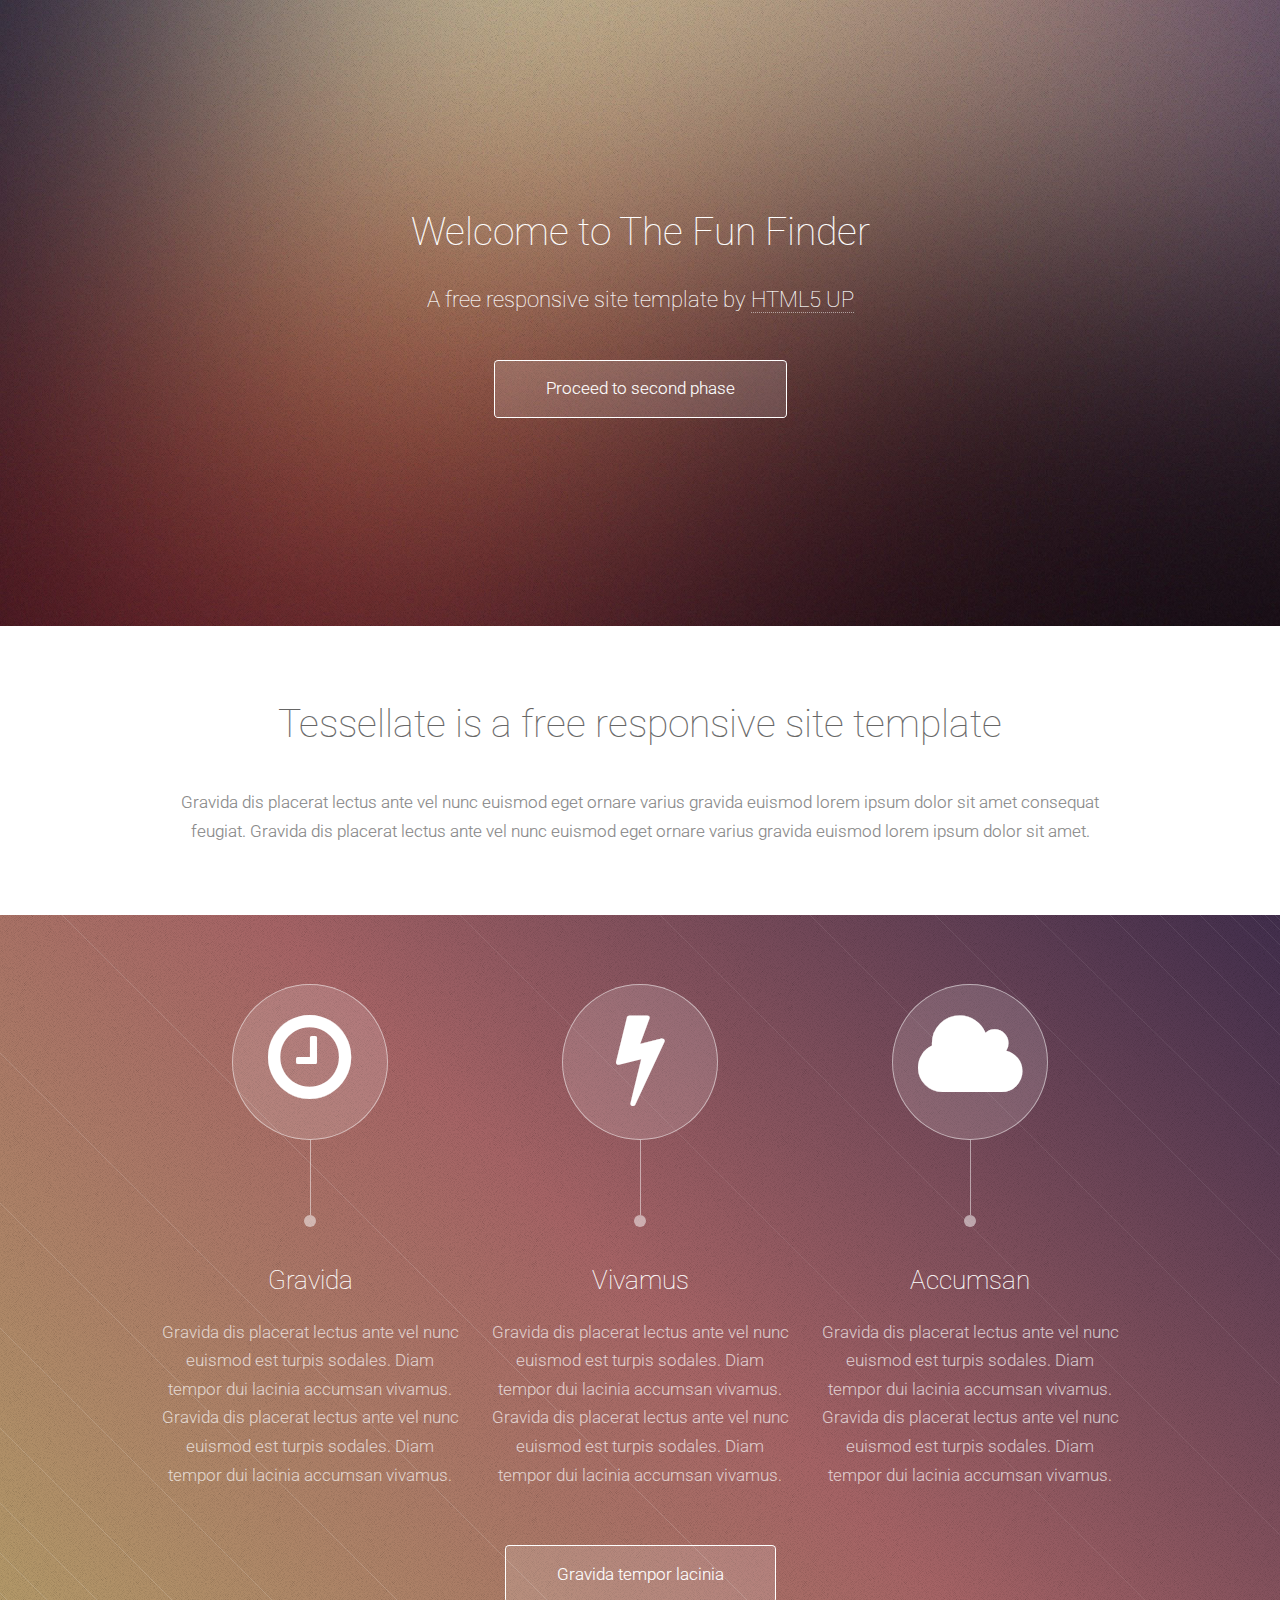
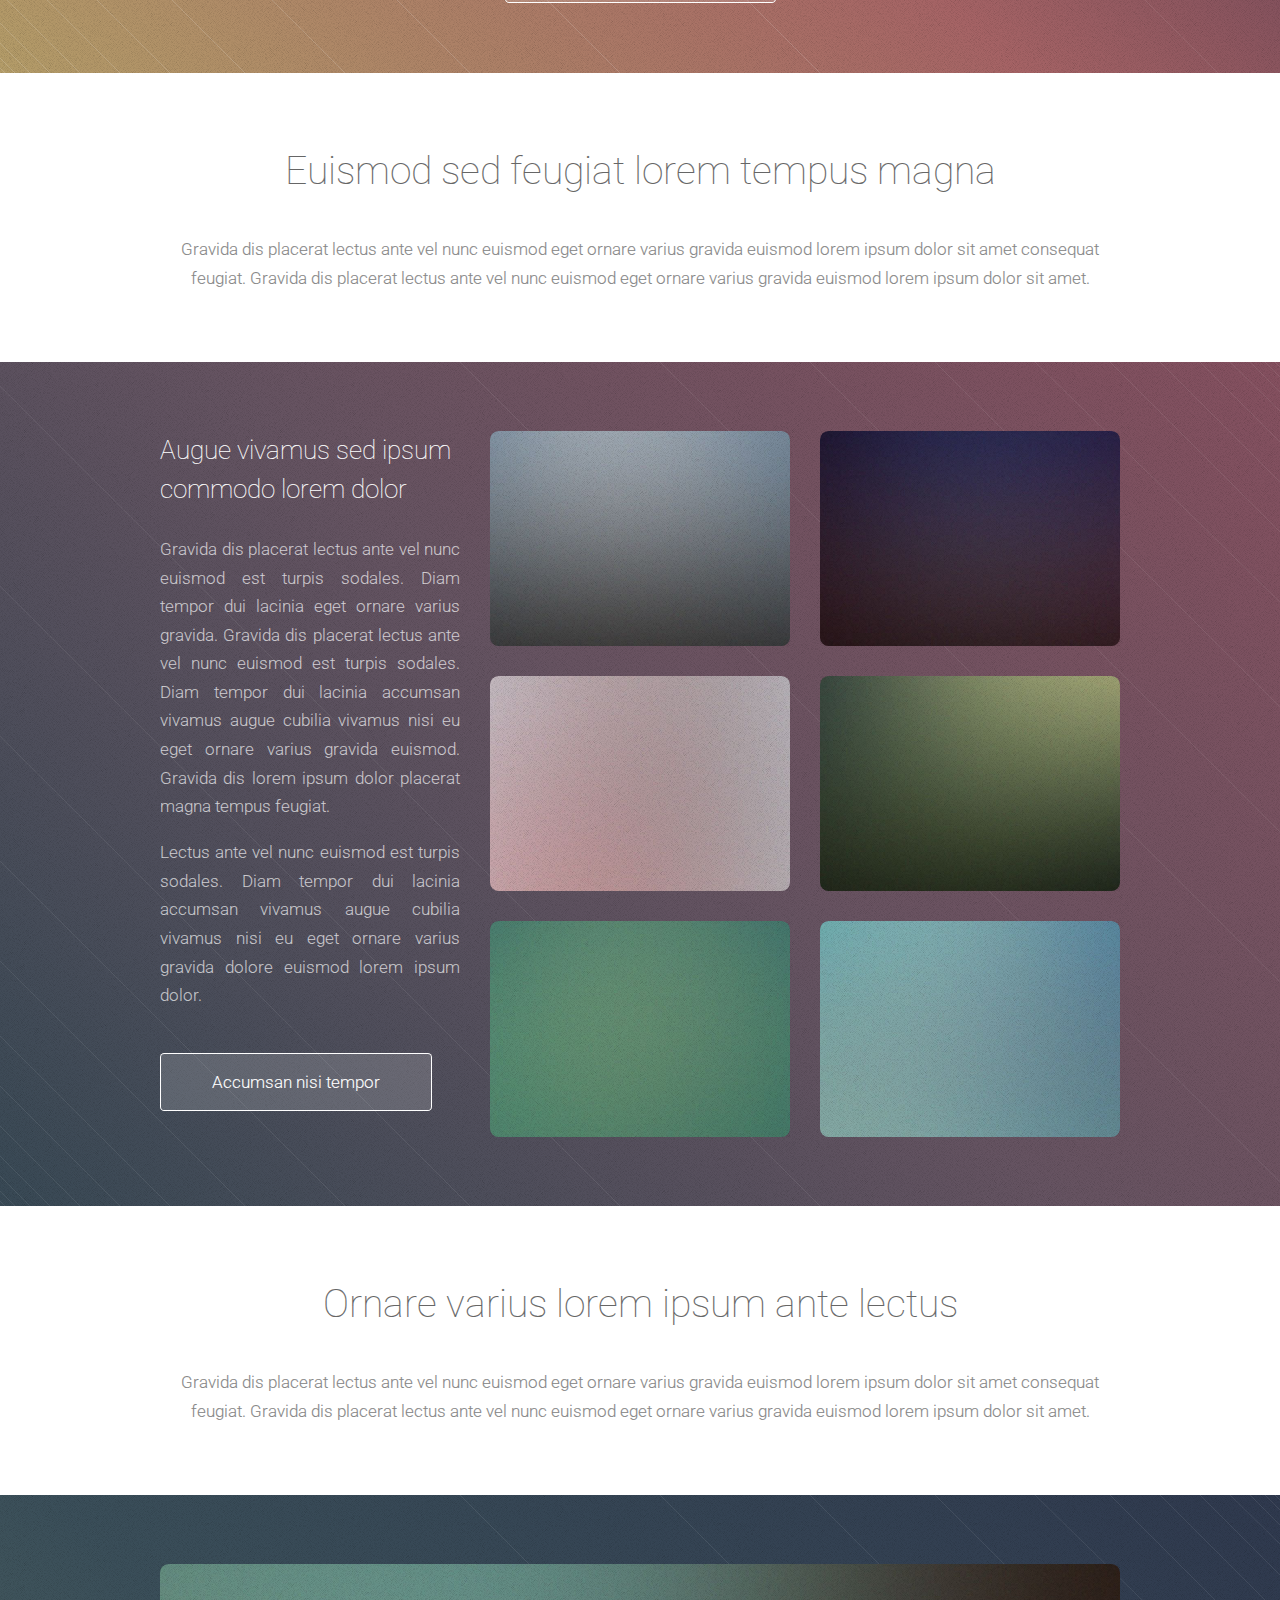
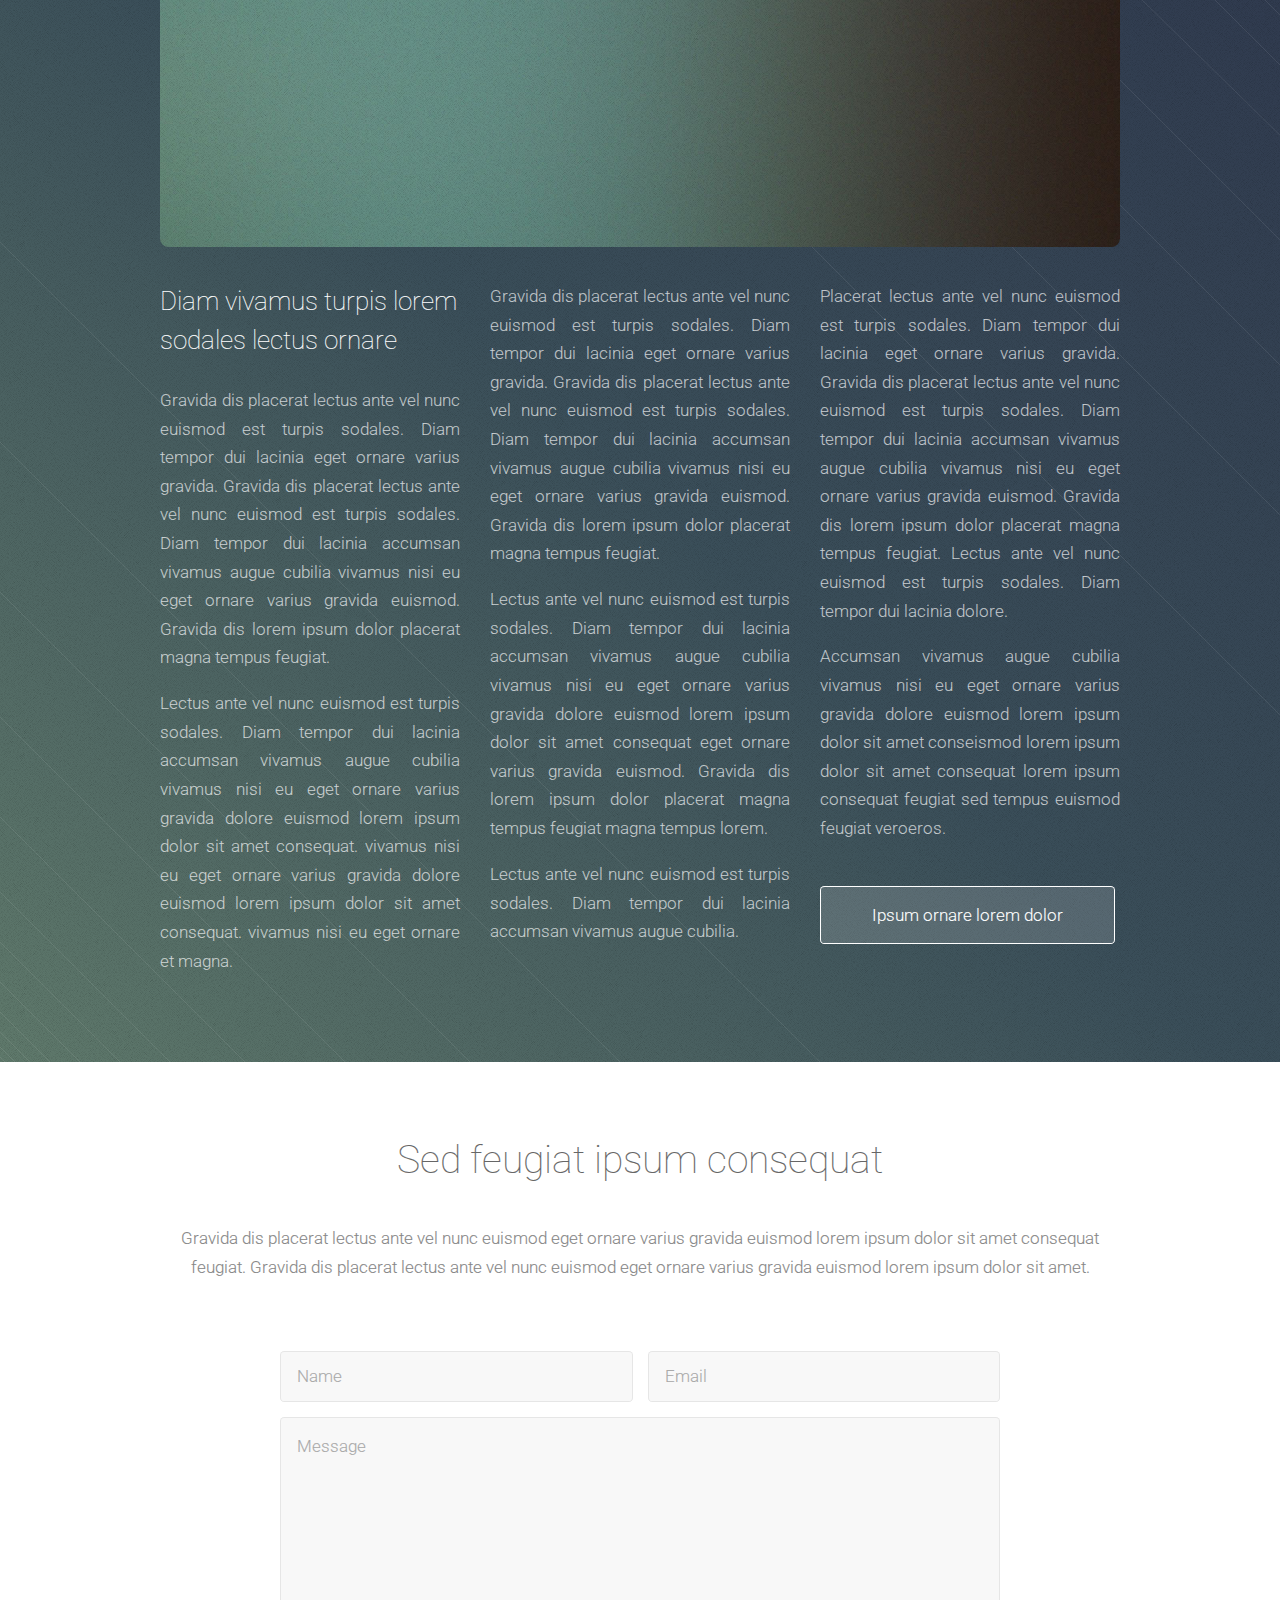
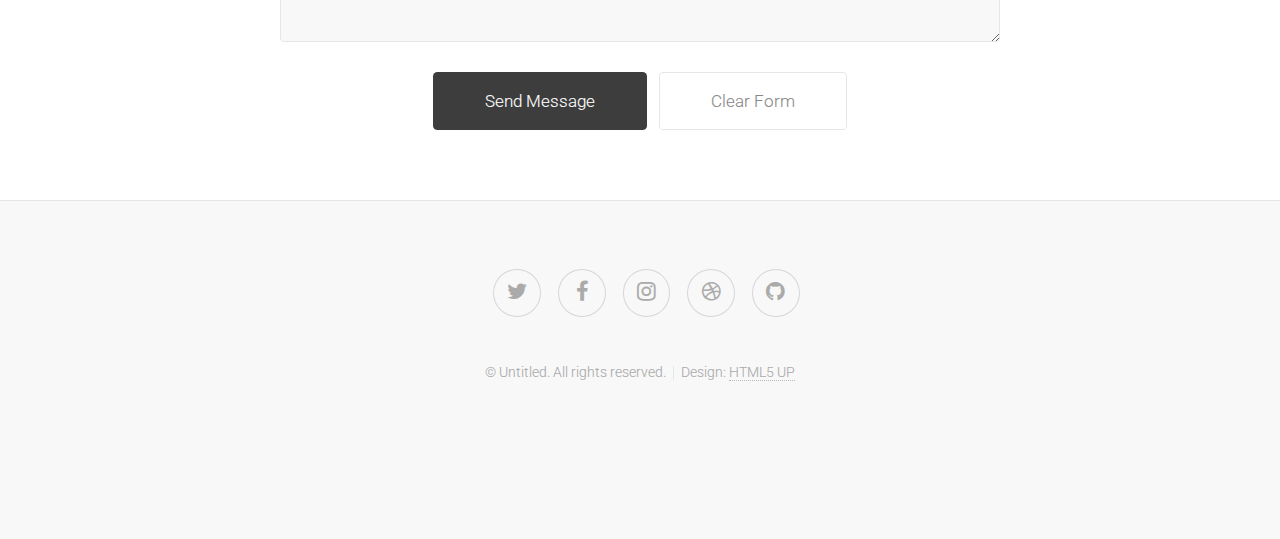
==== commit b948599e: "Changed h1 (Tessellate-->The Fun Finder)" ====
--- a/index.html
+++ b/index.html
@@ -19,7 +19,7 @@
 		<!-- Header -->
 			<section id="header" class="dark">
 				<header>
-					<h1>Welcome to Tessellate</h1>
+					<h1>Welcome to The Fun Finder</h1>
 					<p>A free responsive site template by <a href="http://html5up.net">HTML5 UP</a></p>
 				</header>
 				<footer>
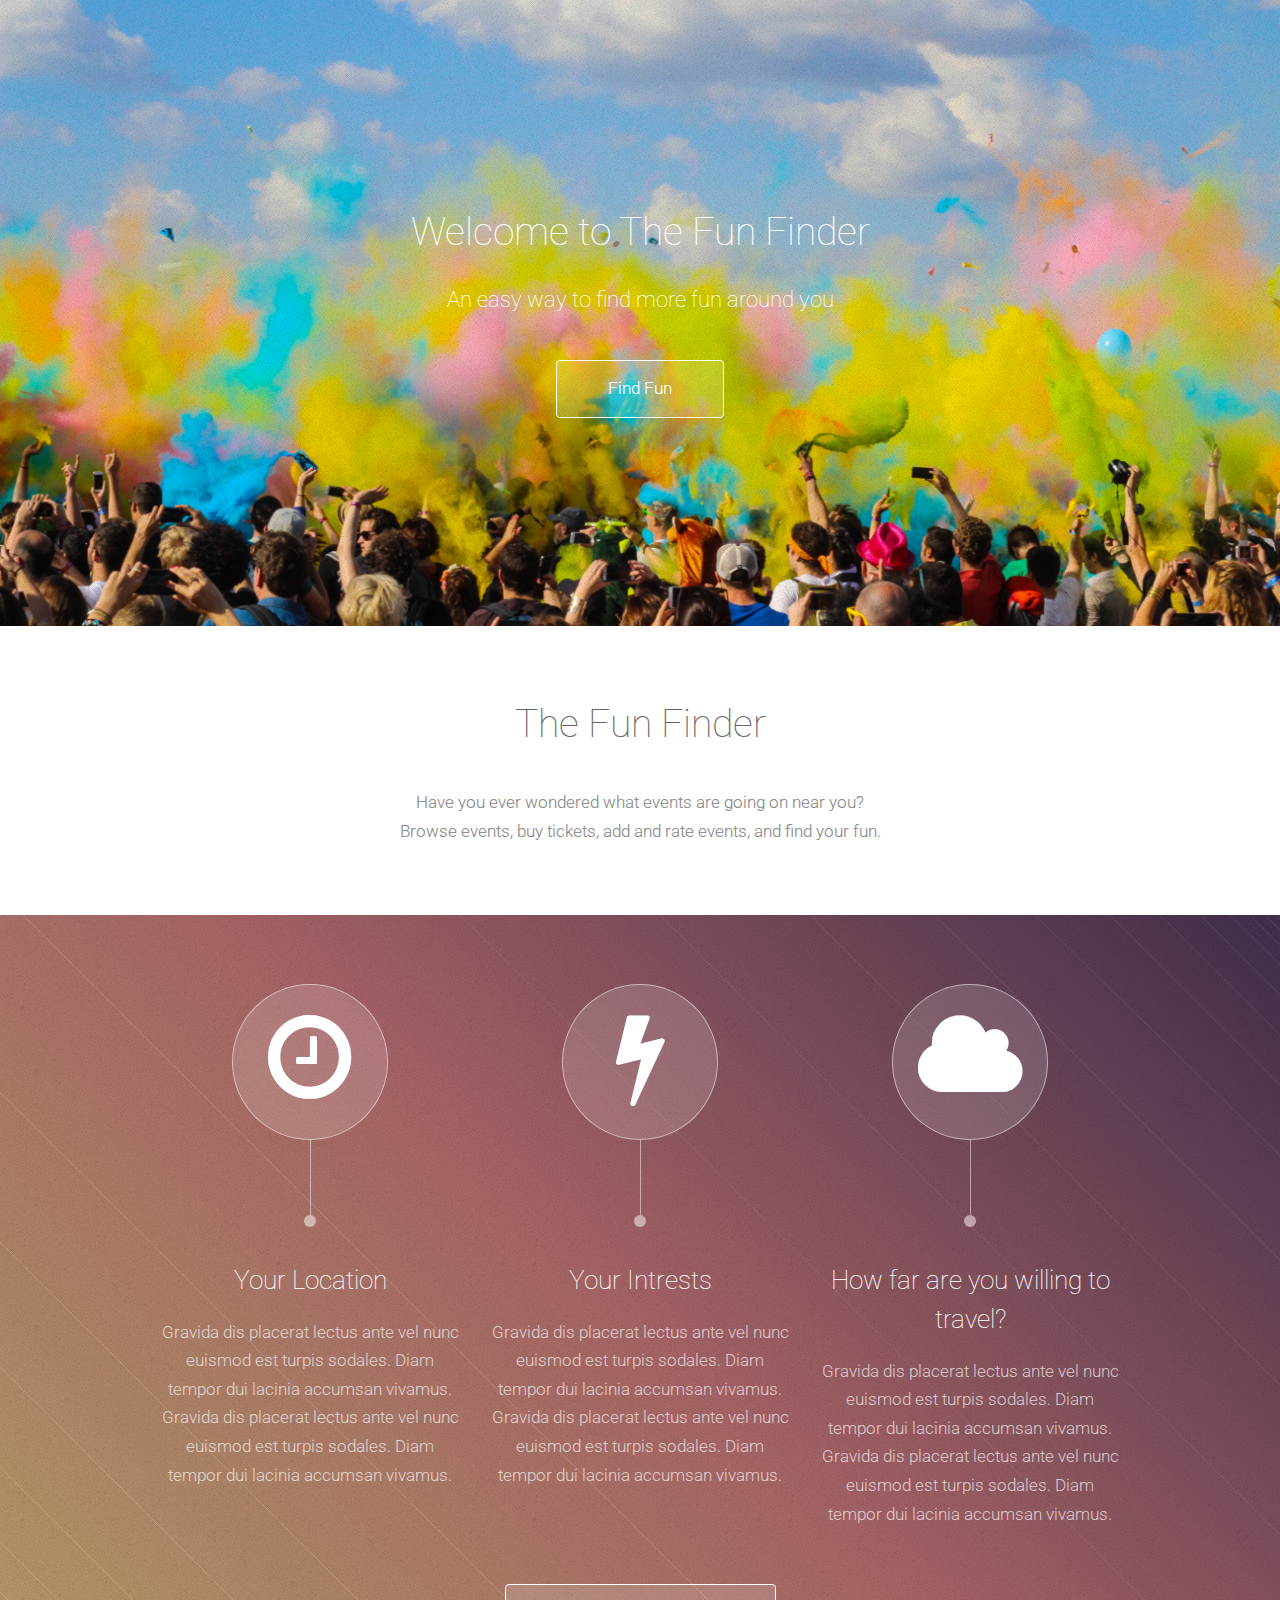
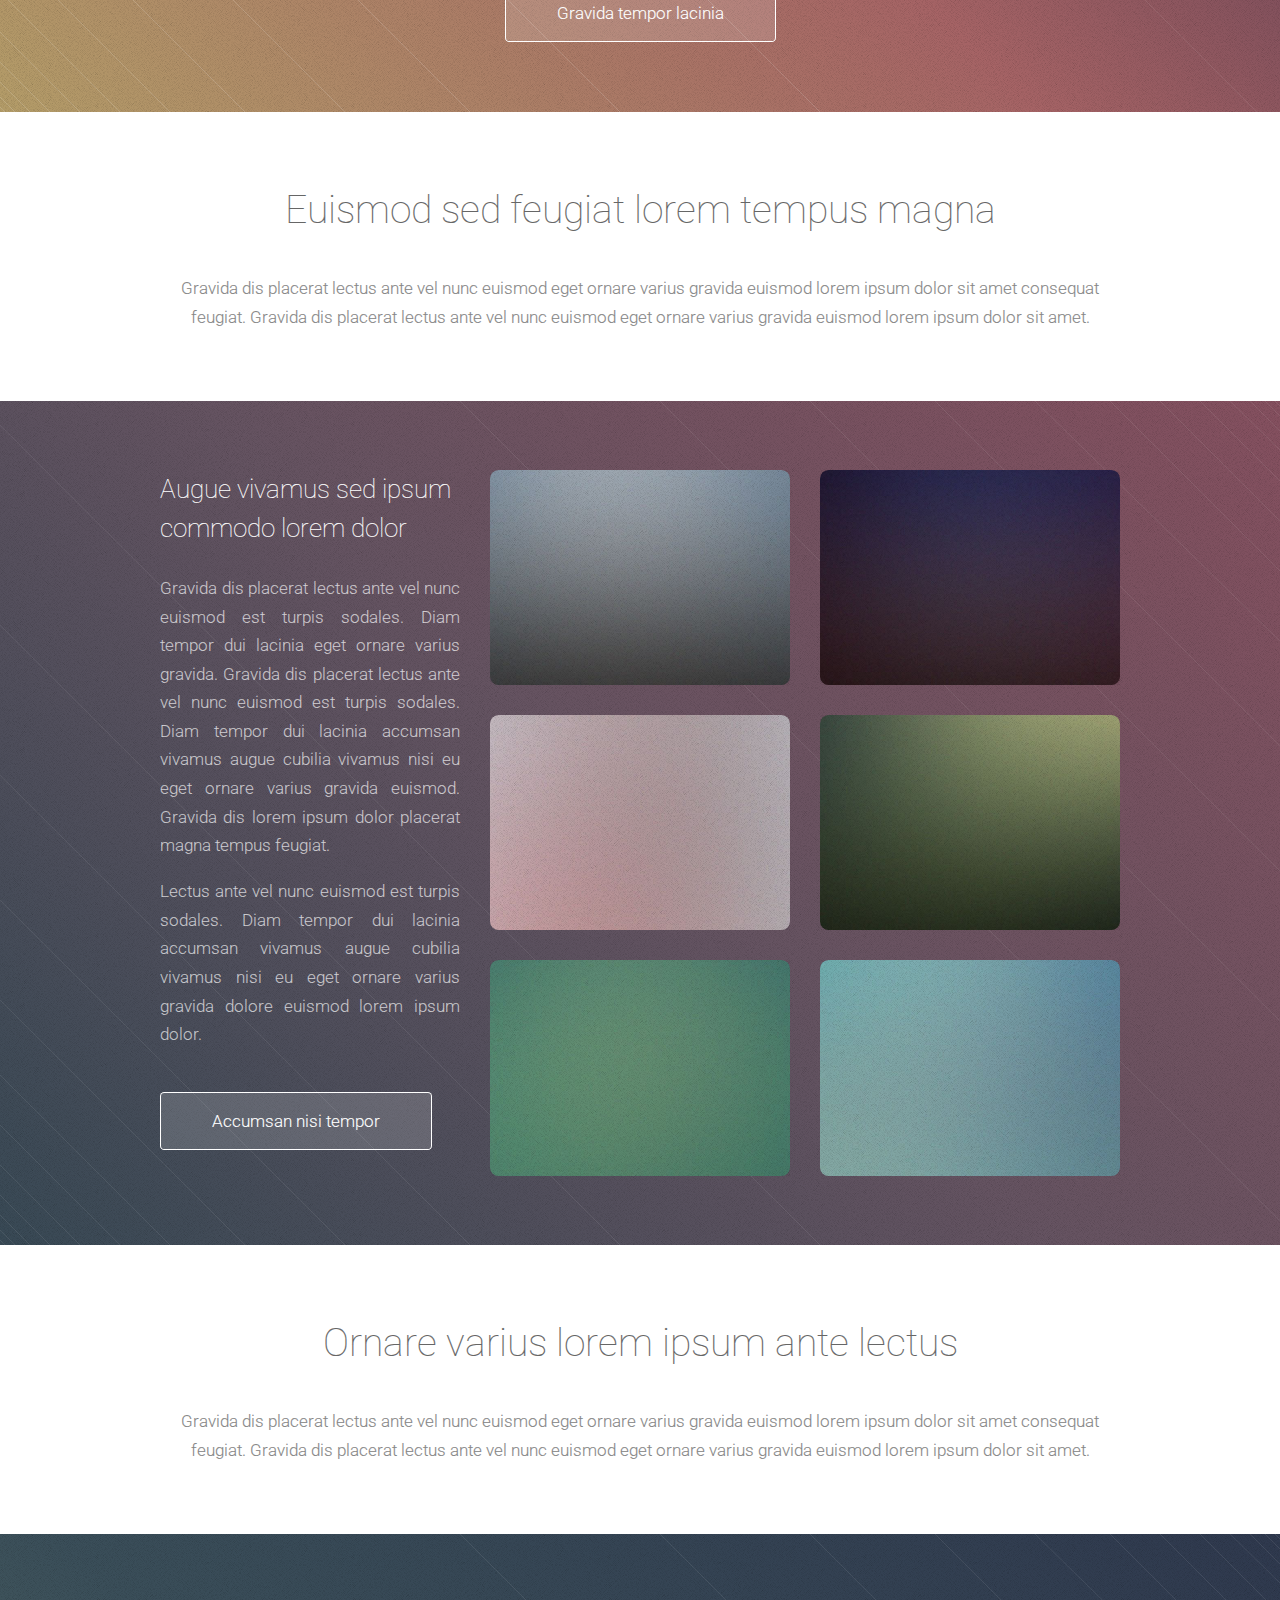
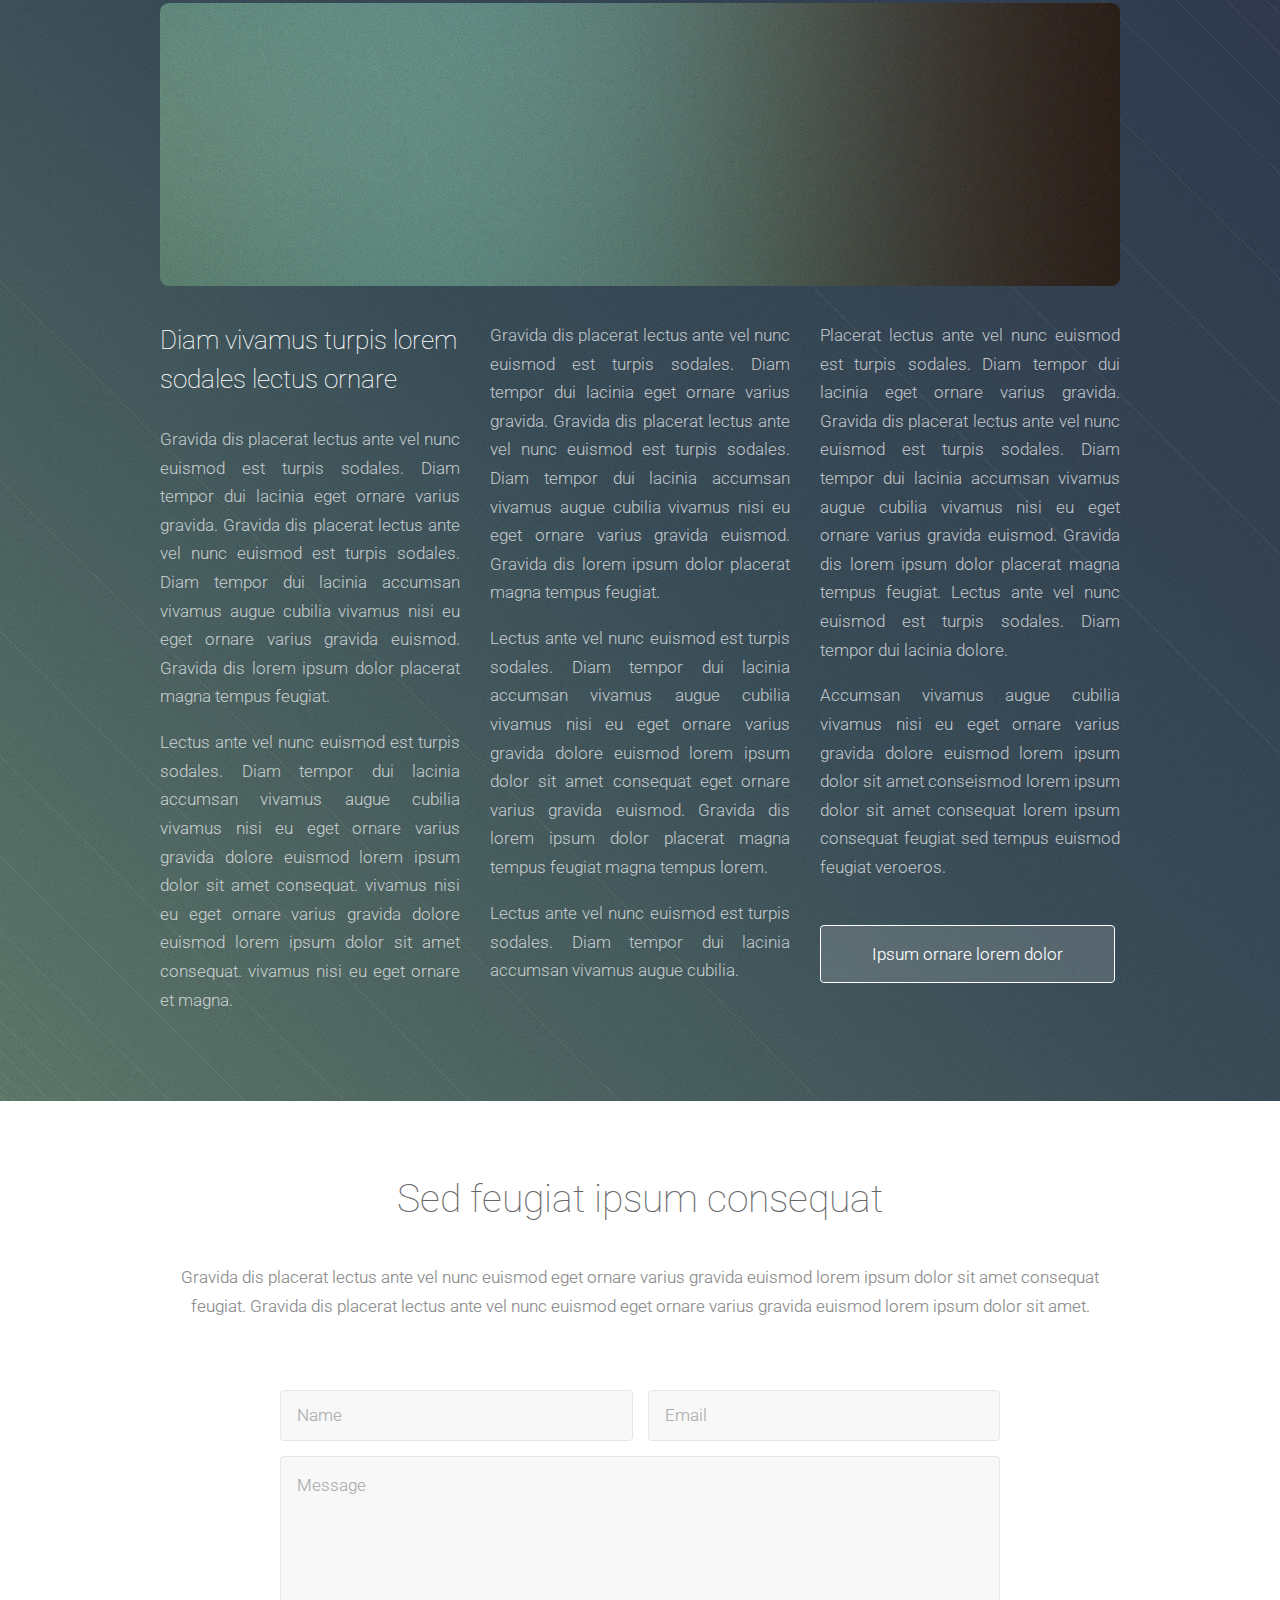
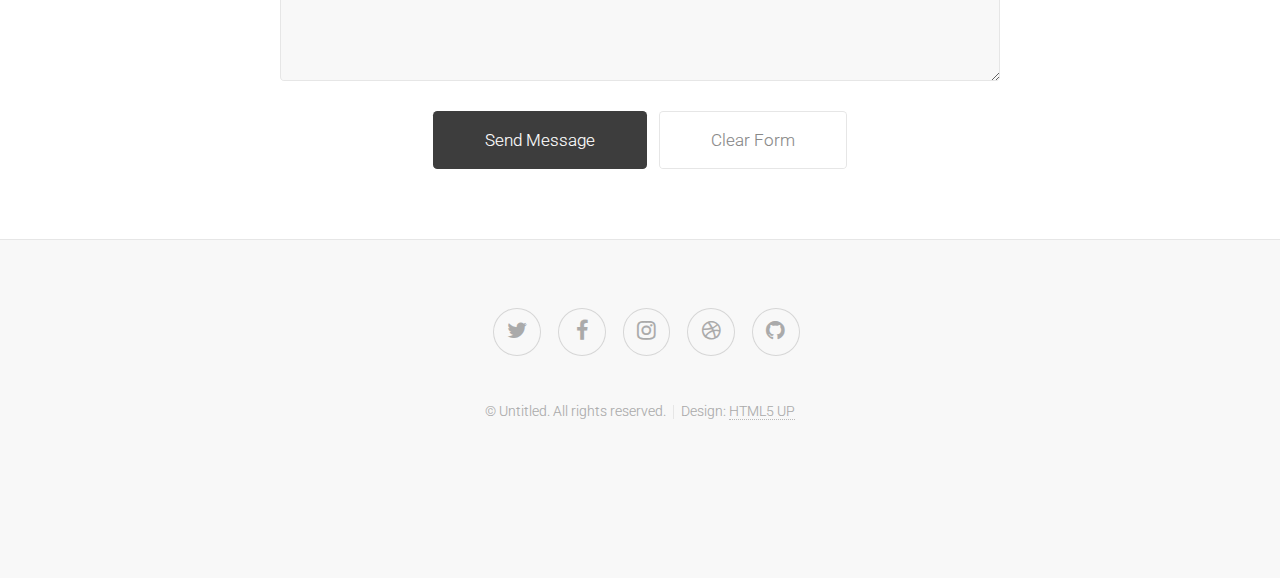
==== commit f7e63068: "Added header Image and started adding a little basic content" ====
--- a/index.html
+++ b/index.html
@@ -20,10 +20,10 @@
 			<section id="header" class="dark">
 				<header>
 					<h1>Welcome to The Fun Finder</h1>
-					<p>A free responsive site template by <a href="http://html5up.net">HTML5 UP</a></p>
+					<p>An easy way to find more fun around you</p>
 				</header>
 				<footer>
-					<a href="#first" class="button scrolly">Proceed to second phase</a>
+					<a href="#first" class="button scrolly">Find Fun</a>
 				</footer>
 			</section>
 
@@ -31,9 +31,9 @@
 			<section id="first" class="main">
 				<header>
 					<div class="container">
-						<h2>Tessellate is a free responsive site template</h2>
-						<p>Gravida dis placerat lectus ante vel nunc euismod eget ornare varius gravida euismod lorem ipsum dolor sit amet consequat<br />
-						feugiat. Gravida dis placerat lectus ante vel nunc euismod eget ornare varius gravida euismod lorem ipsum dolor sit amet.</p>
+						<h2>The Fun Finder</h2>
+						<p>Have you ever wondered what events are going on near you?<br/>Browse events, buy tickets, add and rate events, and find your fun.
+				        </p>
 					</div>
 				</header>
 				<div class="content dark style1 featured">
@@ -43,7 +43,7 @@
 								<section>
 									<span class="feature-icon"><span class="icon fa-clock-o"></span></span>
 									<header>
-										<h3>Gravida</h3>
+										<h3>Your Location</h3>
 									</header>
 									<p>Gravida dis placerat lectus ante vel nunc euismod est turpis sodales.
 									Diam tempor dui lacinia accumsan vivamus. Gravida dis placerat lectus
@@ -55,7 +55,7 @@
 								<section>
 									<span class="feature-icon"><span class="icon fa-bolt"></span></span>
 									<header>
-										<h3>Vivamus</h3>
+										<h3>Your Intrests</h3>
 									</header>
 									<p>Gravida dis placerat lectus ante vel nunc euismod est turpis sodales.
 									Diam tempor dui lacinia accumsan vivamus. Gravida dis placerat lectus
@@ -67,7 +67,7 @@
 								<section>
 									<span class="feature-icon"><span class="icon fa-cloud"></span></span>
 									<header>
-										<h3>Accumsan</h3>
+										<h3>How far are you willing to travel?</h3>
 									</header>
 									<p>Gravida dis placerat lectus ante vel nunc euismod est turpis sodales.
 									Diam tempor dui lacinia accumsan vivamus. Gravida dis placerat lectus
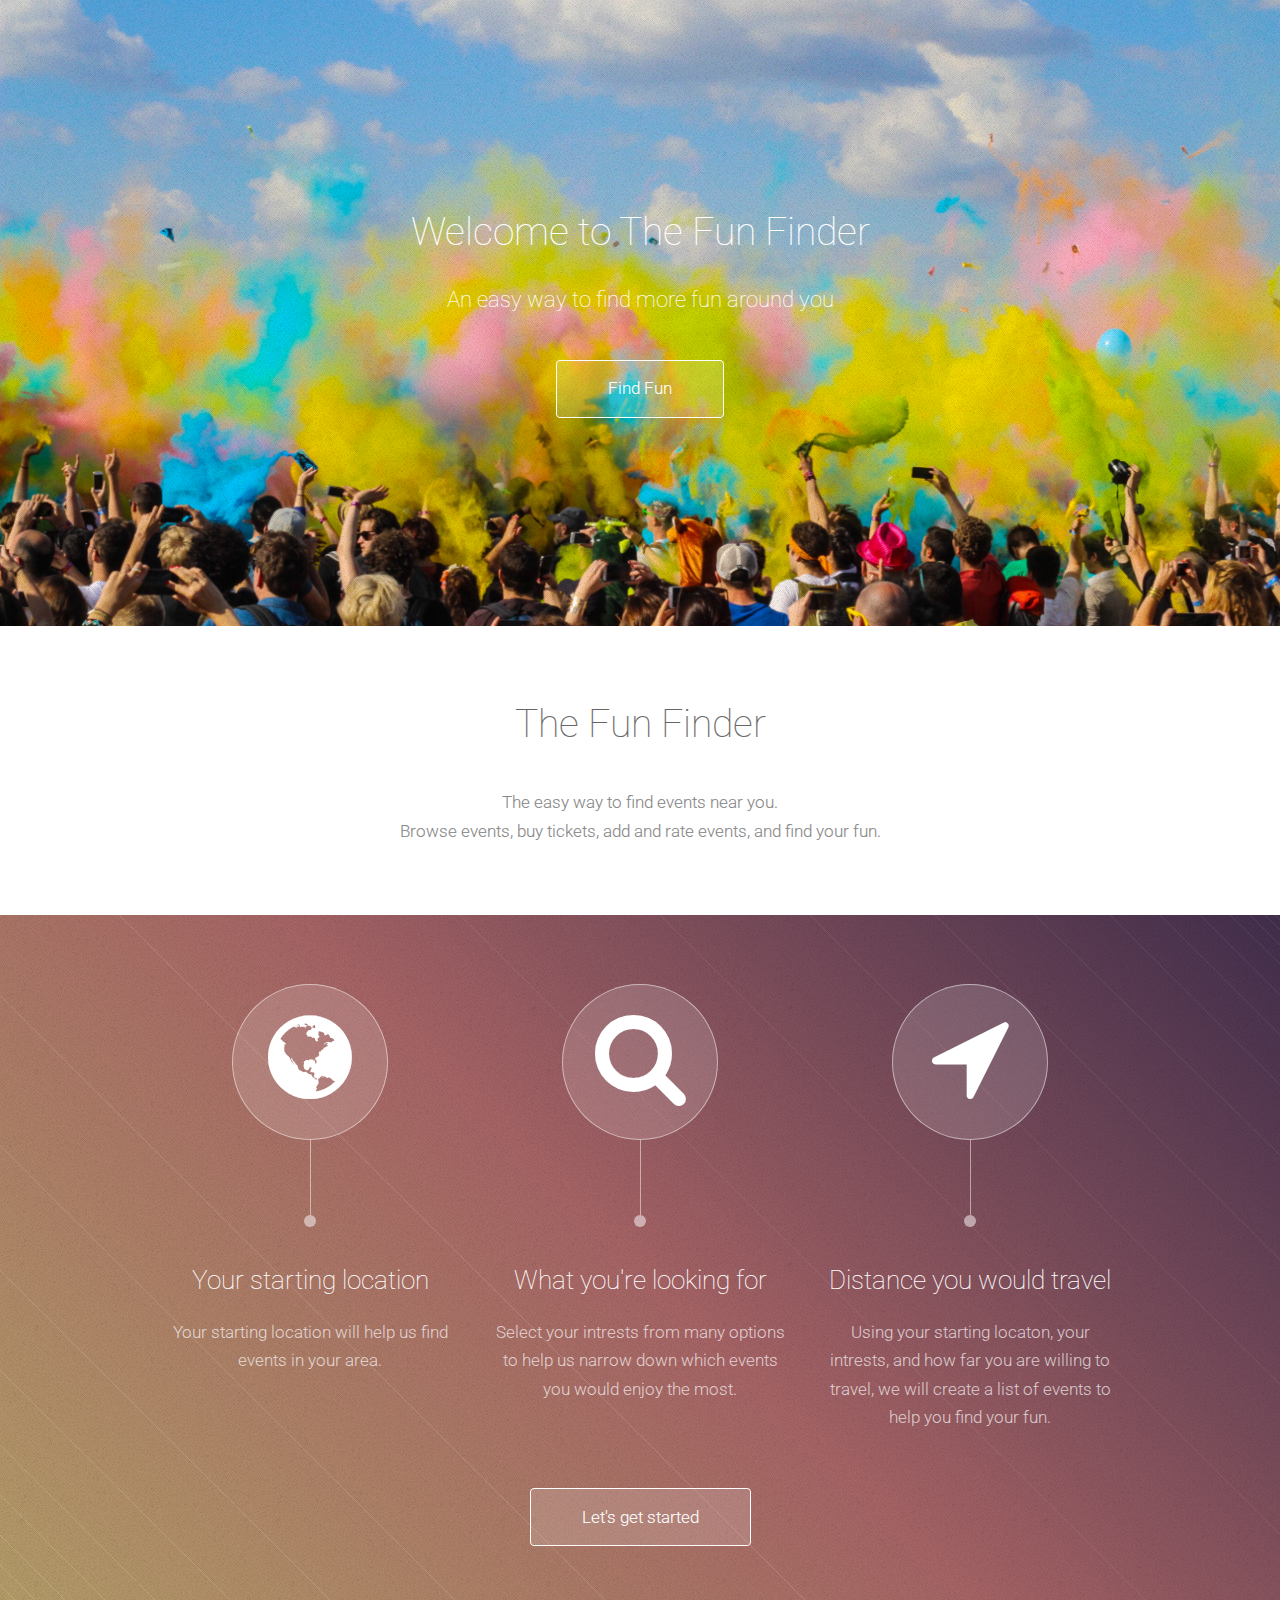
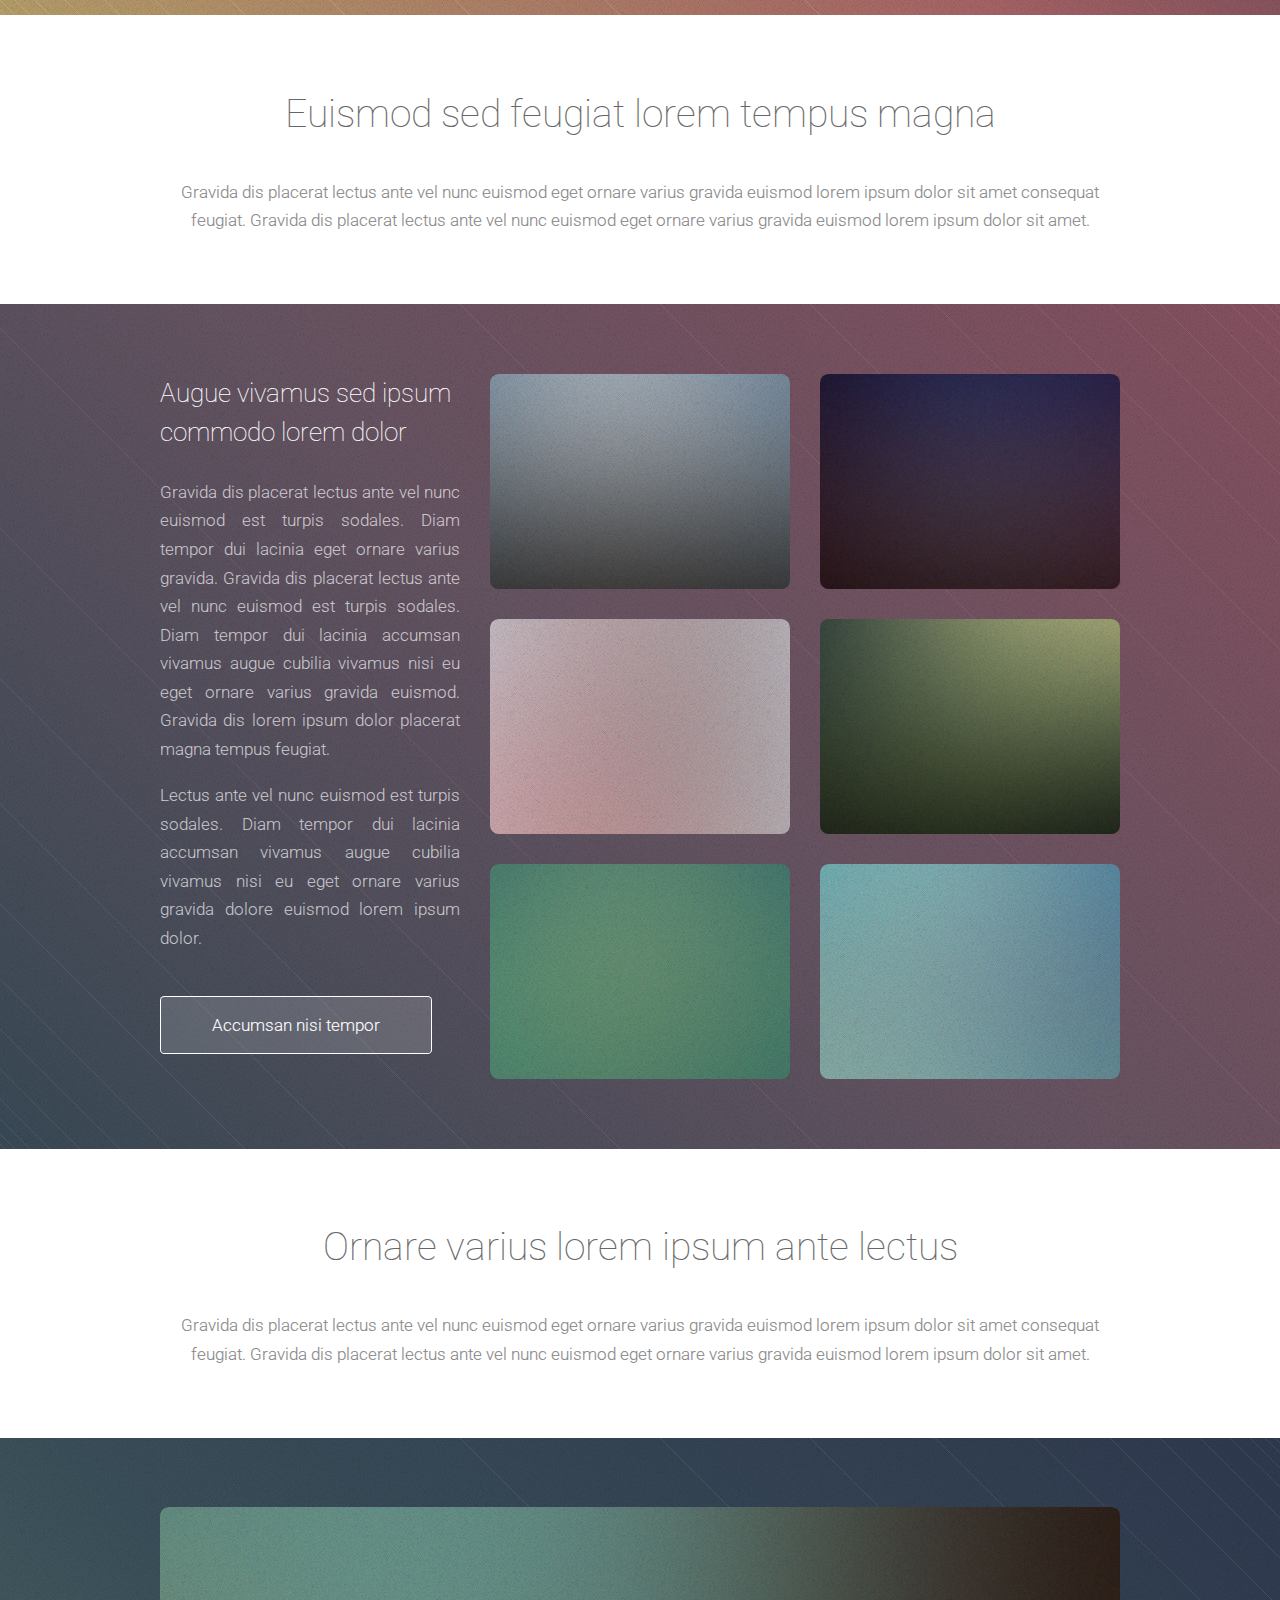
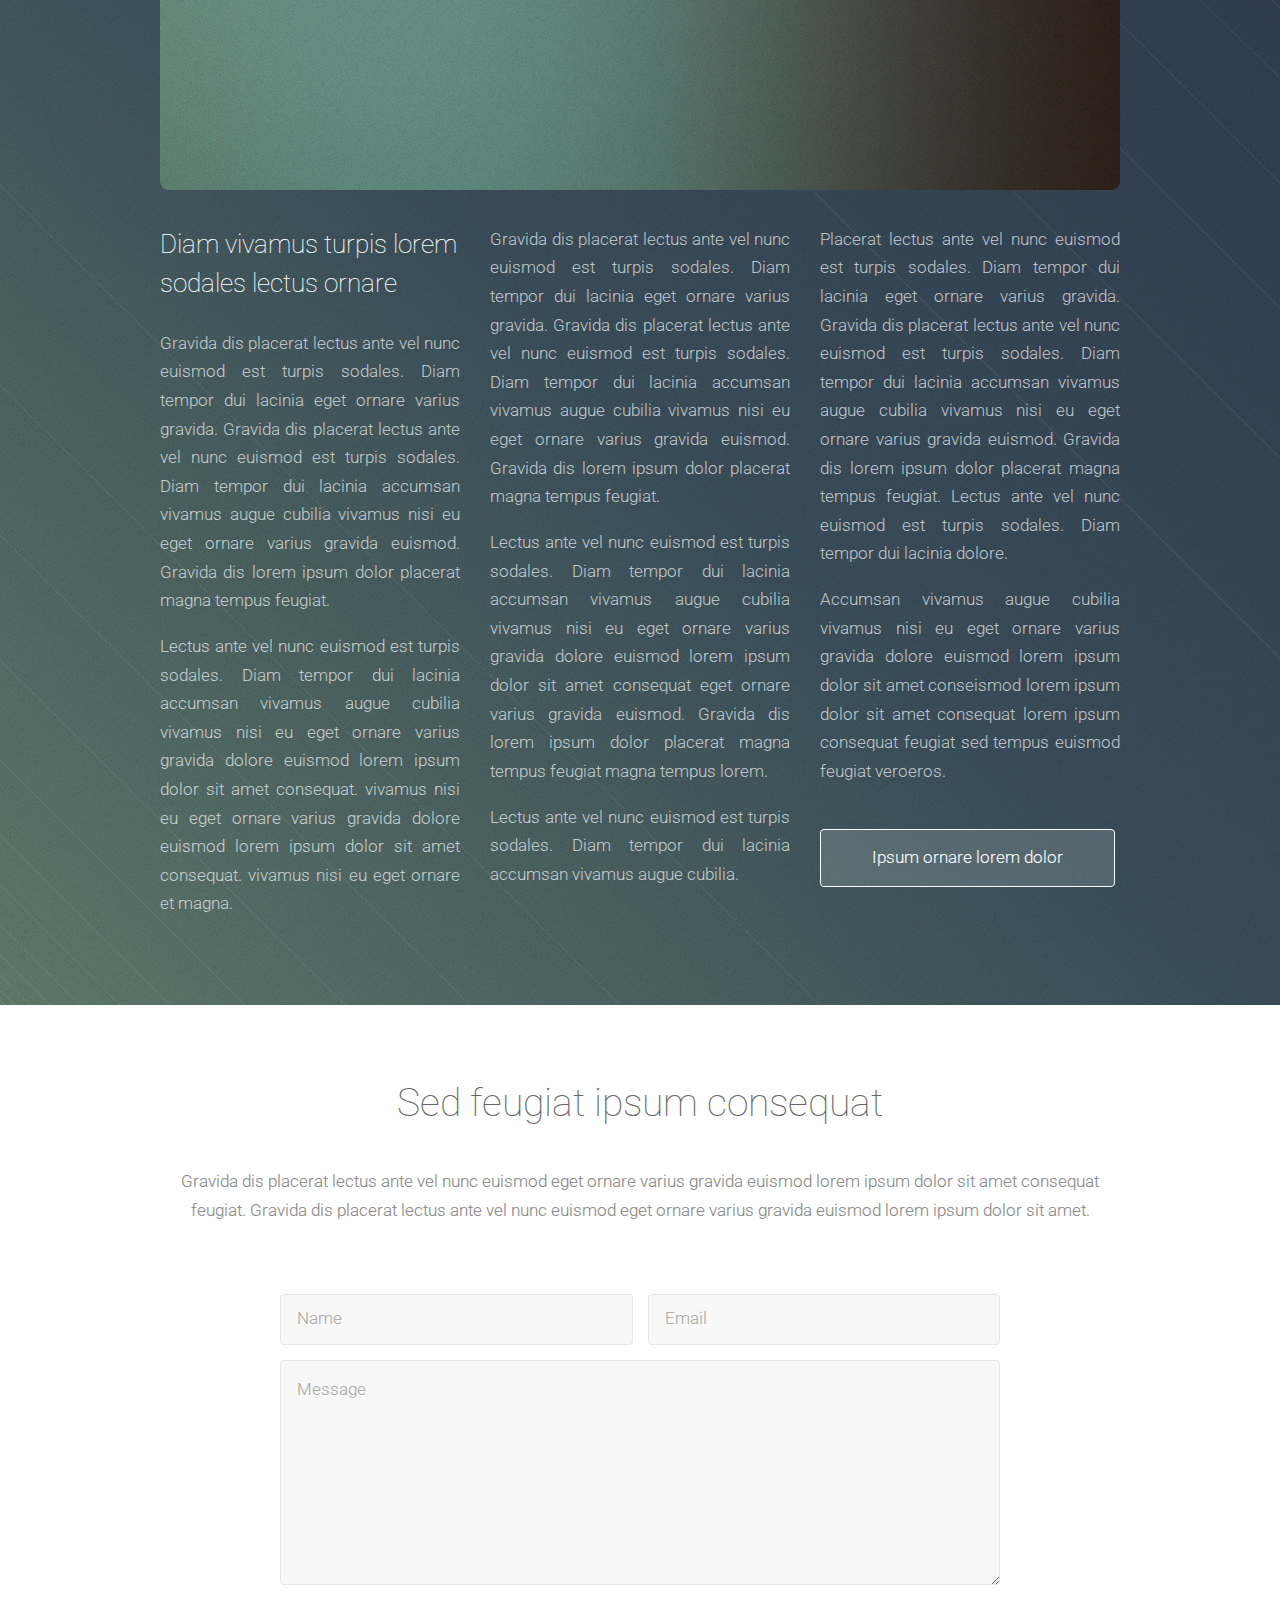
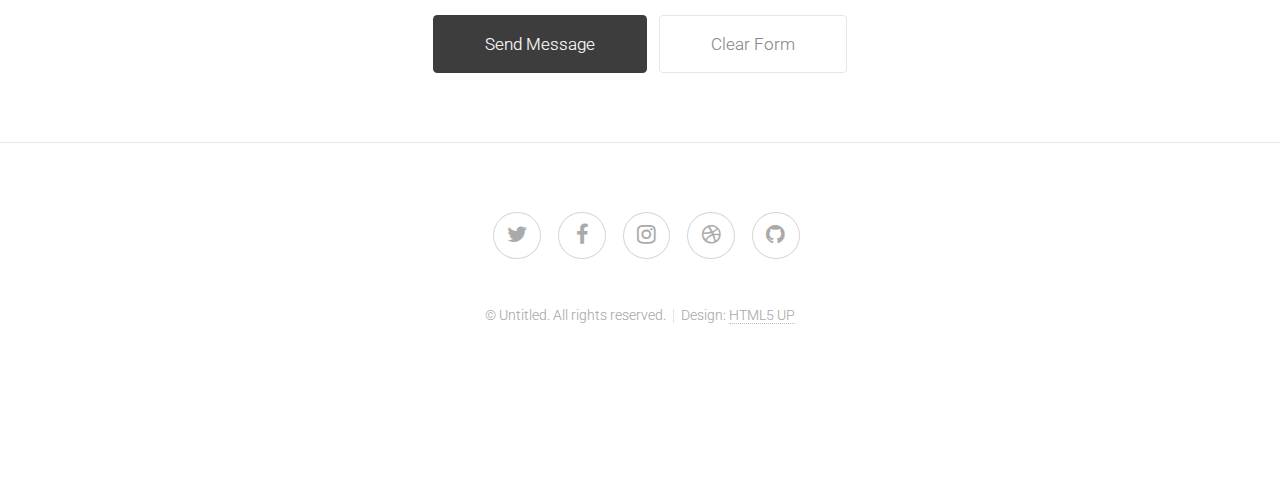
==== commit 864fac56: "Day 2 Changes (changed icons, added some text to beginning of website)" ====
--- a/index.html
+++ b/index.html
@@ -11,6 +11,8 @@
 		<meta name="viewport" content="width=device-width, initial-scale=1" />
 		<!--[if lte IE 8]><script src="assets/js/ie/html5shiv.js"></script><![endif]-->
 		<link rel="stylesheet" href="assets/css/main.css" />
+		<link rel="stylesheet" href="assets/css/custom.css" />
+
 		<!--[if lte IE 8]><link rel="stylesheet" href="assets/css/ie8.css" /><![endif]-->
 		<!--[if lte IE 9]><link rel="stylesheet" href="assets/css/ie9.css" /><![endif]-->
 	</head>
@@ -32,7 +34,7 @@
 				<header>
 					<div class="container">
 						<h2>The Fun Finder</h2>
-						<p>Have you ever wondered what events are going on near you?<br/>Browse events, buy tickets, add and rate events, and find your fun.
+						<p>The easy way to find events near you.<br/>Browse events, buy tickets, add and rate events, and find your fun.
 				        </p>
 					</div>
 				</header>
@@ -41,45 +43,36 @@
 						<div class="row">
 							<div class="4u 12u(narrow)">
 								<section>
-									<span class="feature-icon"><span class="icon fa-clock-o"></span></span>
+									<span class="feature-icon"><span class="icon fa-globe"></span></span>
 									<header>
-										<h3>Your Location</h3>
+										<h3>Your starting location</h3>
 									</header>
-									<p>Gravida dis placerat lectus ante vel nunc euismod est turpis sodales.
-									Diam tempor dui lacinia accumsan vivamus. Gravida dis placerat lectus
-									ante vel nunc euismod est turpis sodales. Diam tempor dui lacinia
-									accumsan vivamus.</p>
+									<p>Your starting location will help us find events in your area.</p>
 								</section>
 							</div>
 							<div class="4u 12u(narrow)">
 								<section>
-									<span class="feature-icon"><span class="icon fa-bolt"></span></span>
+									<span class="feature-icon"><span class="icon fa-search"></span></span>
 									<header>
-										<h3>Your Intrests</h3>
+										<h3>What you're looking for</h3>
 									</header>
-									<p>Gravida dis placerat lectus ante vel nunc euismod est turpis sodales.
-									Diam tempor dui lacinia accumsan vivamus. Gravida dis placerat lectus
-									ante vel nunc euismod est turpis sodales. Diam tempor dui lacinia
-									accumsan vivamus.</p>
+									<p>Select your intrests from many options to help us narrow down which events you would enjoy the most.</p>
 								</section>
 							</div>
 							<div class="4u 12u(narrow)">
 								<section>
-									<span class="feature-icon"><span class="icon fa-cloud"></span></span>
+								<span class="feature-icon"><span class="icon fa-location-arrow"></span></span>
 									<header>
-										<h3>How far are you willing to travel?</h3>
+										<h3>Distance you would travel</h3>
 									</header>
-									<p>Gravida dis placerat lectus ante vel nunc euismod est turpis sodales.
-									Diam tempor dui lacinia accumsan vivamus. Gravida dis placerat lectus
-									ante vel nunc euismod est turpis sodales. Diam tempor dui lacinia
-									accumsan vivamus.</p>
+									<p>Using your starting locaton, your intrests, and how far you are willing to travel, we will create a list of events to help you find your fun.</p>
 								</section>
 							</div>
 						</div>
 						<div class="row">
 							<div class="12u">
 								<footer>
-									<a href="#second" class="button scrolly">Gravida tempor lacinia</a>
+									<a href="#second" class="button scrolly">Let's get started</a>
 								</footer>
 							</div>
 						</div>
--- a/assets/css/custom.css
+++ b/assets/css/custom.css
@@ -0,0 +1,4 @@
+/* CUSTOM CSS */
+body{
+	background: white;
+}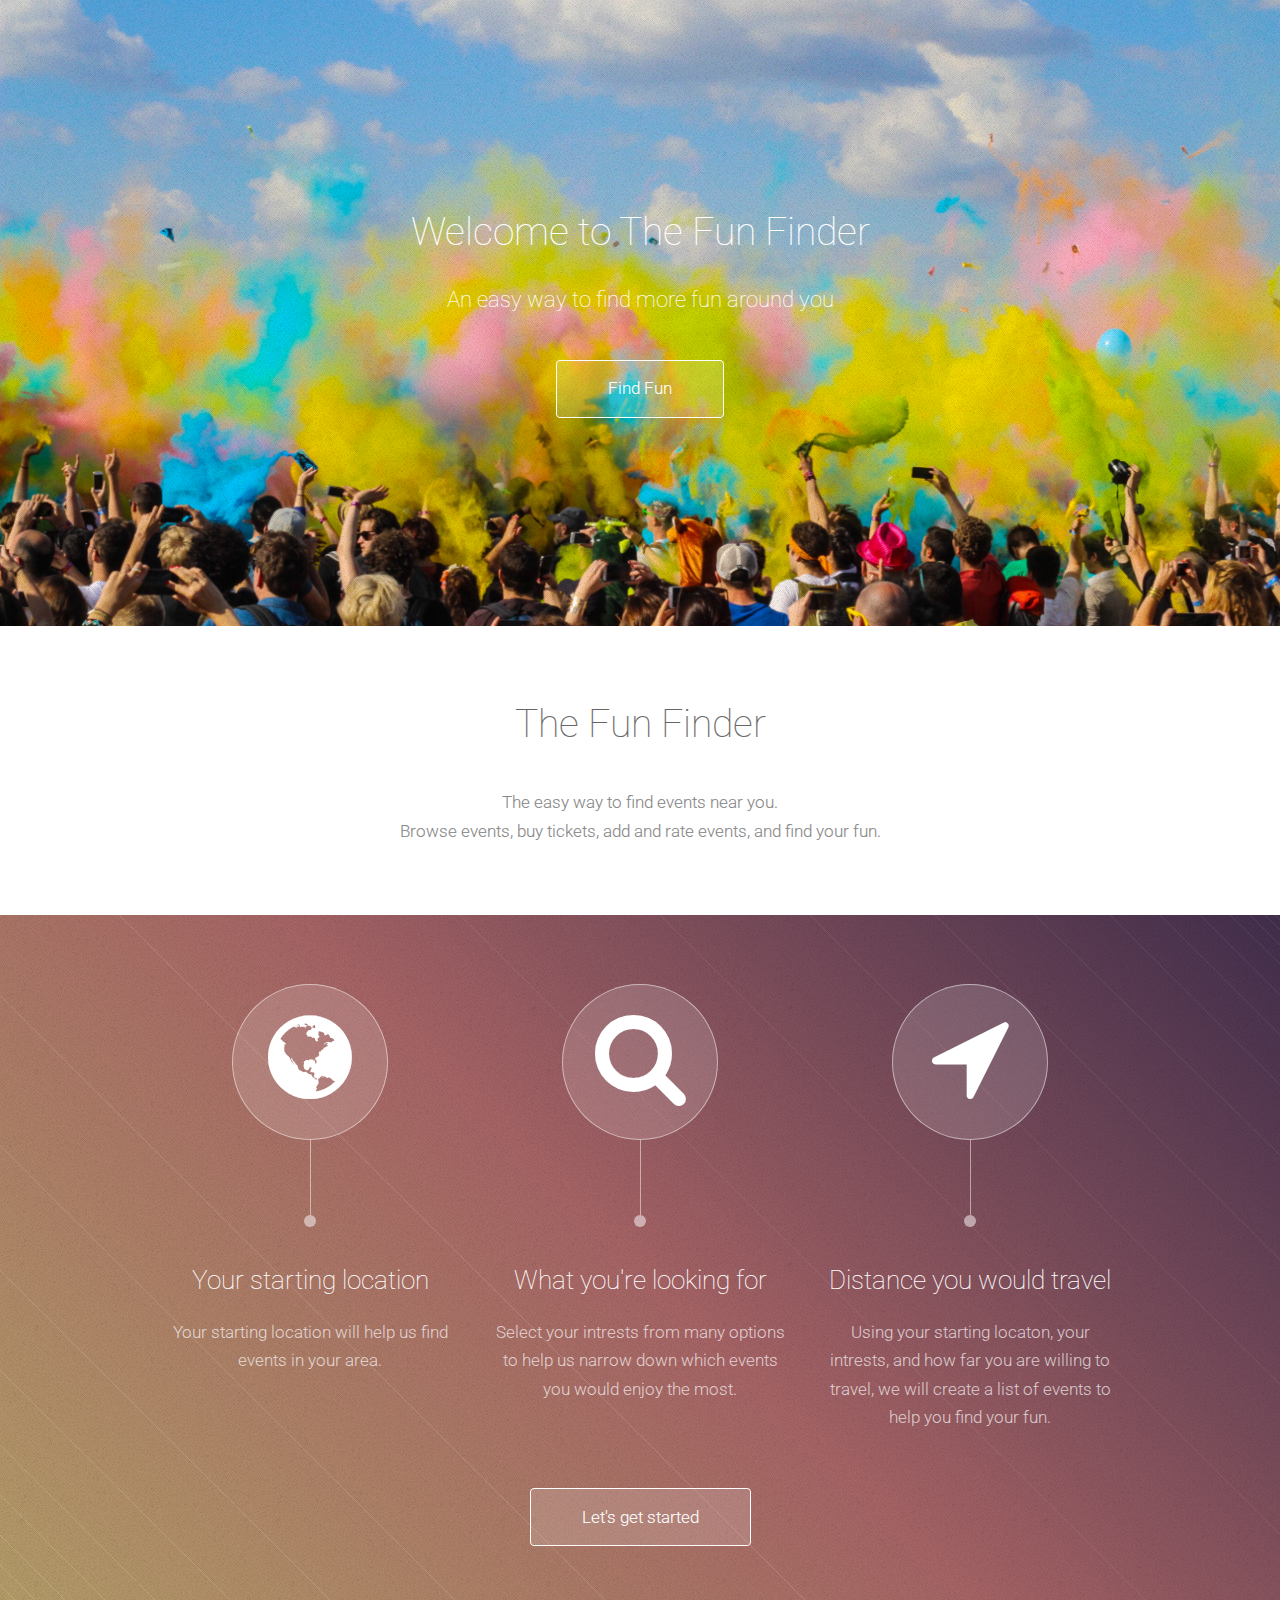
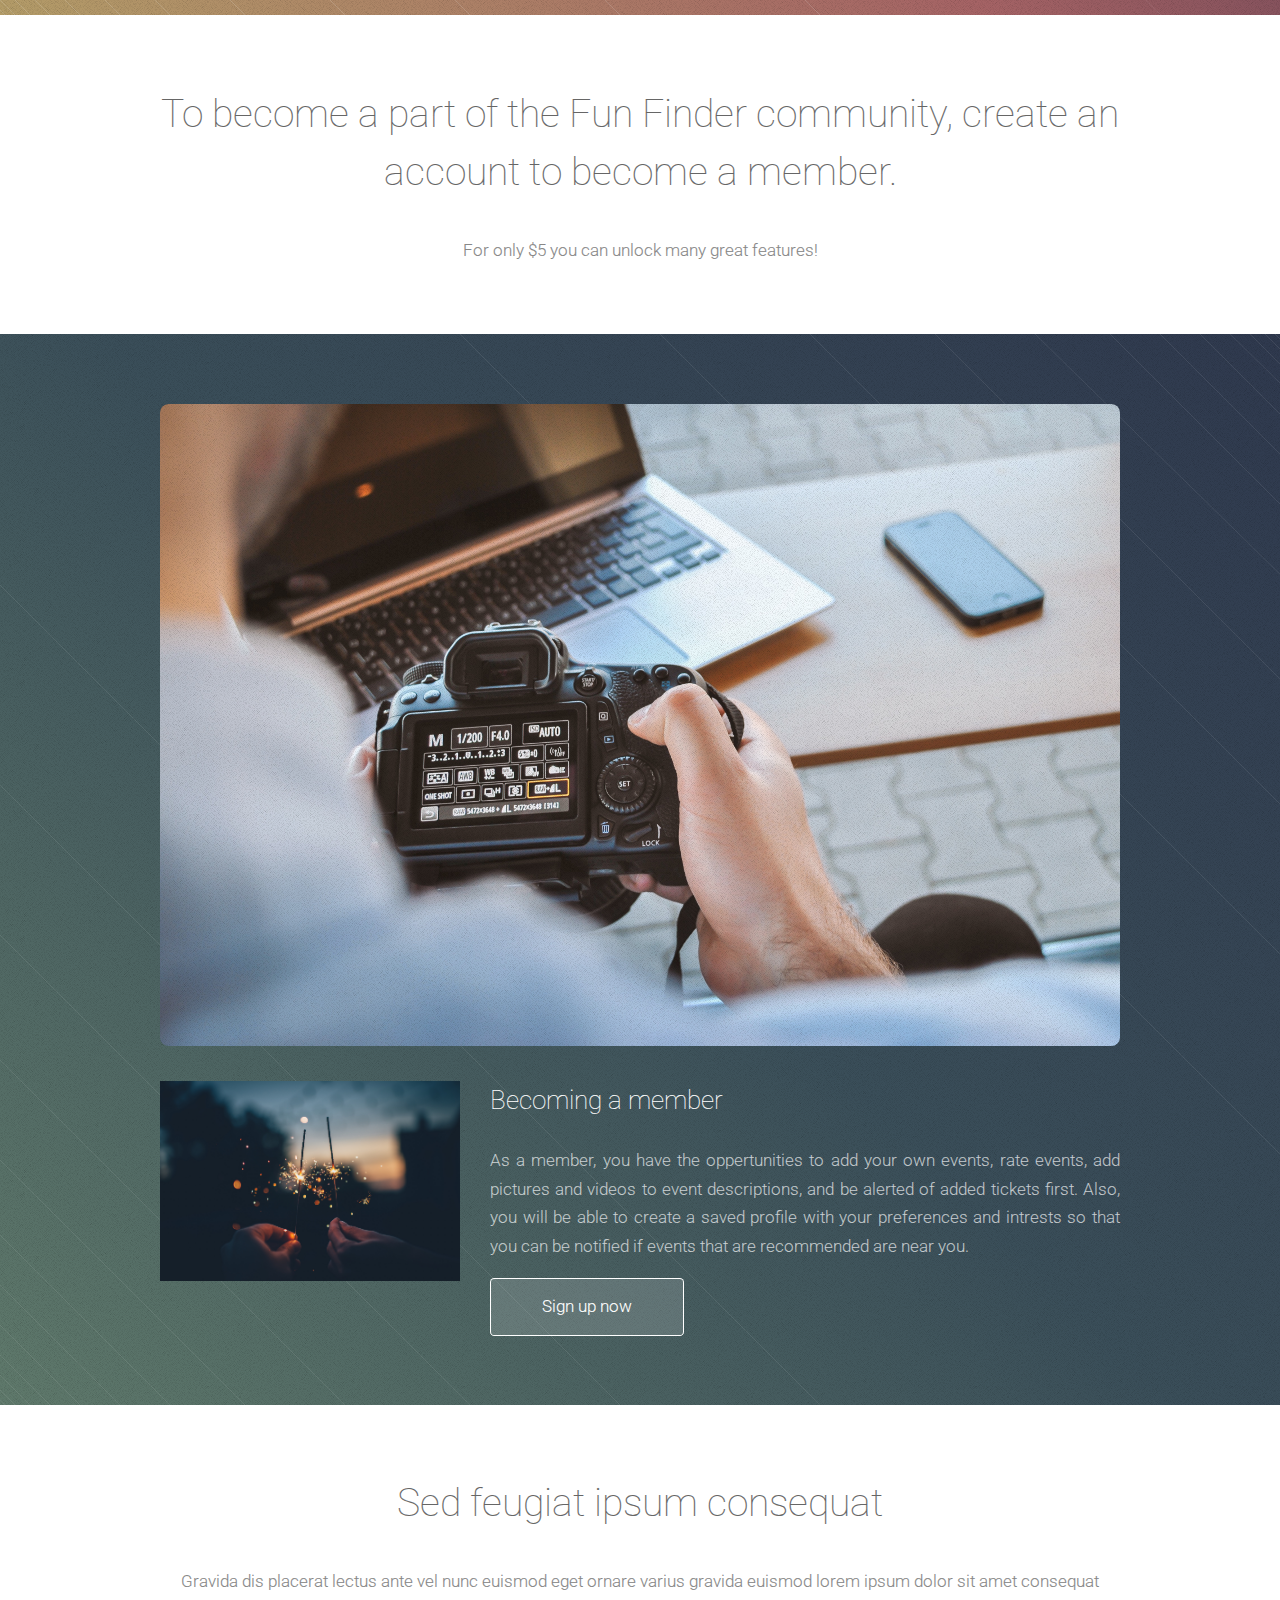
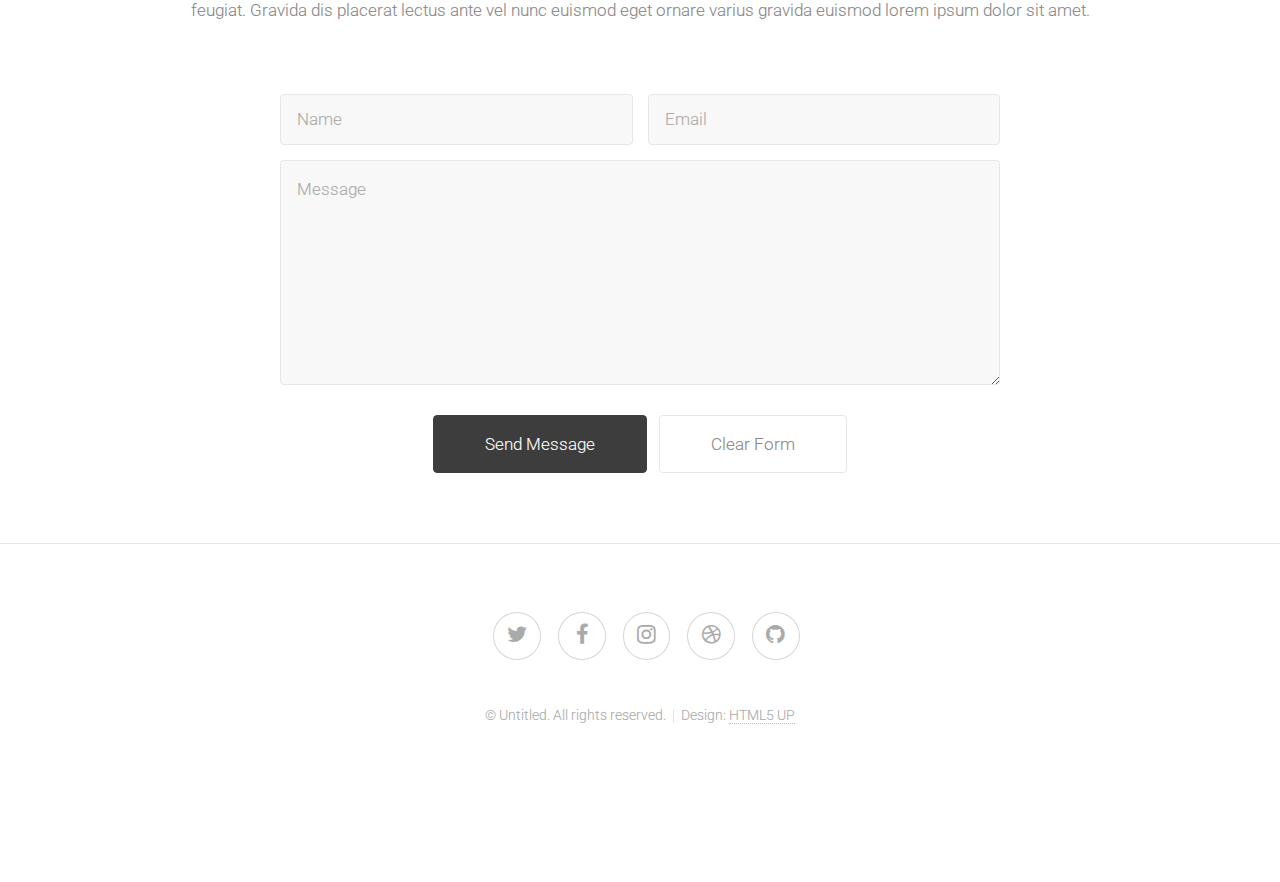
==== commit b1b550c0: "Linked find-fun and started next link. Also added pictures" ====
--- a/index.html
+++ b/index.html
@@ -25,7 +25,7 @@
 					<p>An easy way to find more fun around you</p>
 				</header>
 				<footer>
-					<a href="#first" class="button scrolly">Find Fun</a>
+					<a href="find-fun.html" class="button scrolly">Find Fun</a>
 				</footer>
 			</section>
 
@@ -72,7 +72,7 @@
 						<div class="row">
 							<div class="12u">
 								<footer>
-									<a href="#second" class="button scrolly">Let's get started</a>
+									<a href="about-me.html" class="button scrolly">Let's get started</a>
 								</footer>
 							</div>
 						</div>
@@ -80,101 +80,26 @@
 				</div>
 			</section>
 
-		<!-- Second -->
-			<section id="second" class="main">
-				<header>
-					<div class="container">
-						<h2>Euismod sed feugiat lorem tempus magna</h2>
-						<p>Gravida dis placerat lectus ante vel nunc euismod eget ornare varius gravida euismod lorem ipsum dolor sit amet consequat<br />
-						feugiat. Gravida dis placerat lectus ante vel nunc euismod eget ornare varius gravida euismod lorem ipsum dolor sit amet.</p>
-					</div>
-				</header>
-				<div class="content dark style2">
-					<div class="container">
+		
+		<!-- Third -->
+			<section id="third" class="main">
+				<header>
+					<div class="container">
+						<h2>To become a part of the Fun Finder community, create an account to become a member.</h2>
+						<p>For only $5 you can unlock many great features!</p>
+					</div>
+				</header>
+				<div class="content dark style3">
+					<div class="container">
+						<span class="image featured"><img src="images/camera.jpg" alt="" /></span>
 						<div class="row">
 							<div class="4u 12u(narrow)">
-								<section>
-									<h3>Augue vivamus sed ipsum commodo lorem dolor</h3>
-									<p>Gravida dis placerat lectus ante vel nunc euismod est turpis sodales. Diam
-									tempor dui lacinia eget ornare varius gravida. Gravida dis placerat lectus ante
-									vel nunc euismod est turpis sodales. Diam tempor dui lacinia accumsan vivamus
-									augue cubilia vivamus nisi eu eget ornare varius gravida euismod.  Gravida dis
-									lorem ipsum dolor placerat magna tempus feugiat.</p>
-									<p>Lectus ante vel nunc euismod est turpis sodales. Diam tempor dui lacinia
-									accumsan vivamus augue cubilia vivamus nisi eu eget ornare varius gravida dolore
-									euismod lorem ipsum dolor.</p>
-									<footer>
-										<a href="#third" class="button scrolly">Accumsan nisi tempor</a>
-									</footer>
-								</section>
+								<img src="images/sparklers.jpg" class="full-width">
 							</div>
 							<div class="8u 12u(narrow)">
-								<div class="row">
-									<div class="6u"><a href="#" class="image fit"><img src="images/pic01.jpg" alt="" /></a></div>
-									<div class="6u"><a href="#" class="image fit"><img src="images/pic02.jpg" alt="" /></a></div>
-									<div class="6u"><a href="#" class="image fit"><img src="images/pic03.jpg" alt="" /></a></div>
-									<div class="6u"><a href="#" class="image fit"><img src="images/pic04.jpg" alt="" /></a></div>
-									<div class="6u"><a href="#" class="image fit"><img src="images/pic05.jpg" alt="" /></a></div>
-									<div class="6u"><a href="#" class="image fit"><img src="images/pic06.jpg" alt="" /></a></div>
-								</div>
-							</div>
-						</div>
-					</div>
-				</div>
-			</section>
-
-		<!-- Third -->
-			<section id="third" class="main">
-				<header>
-					<div class="container">
-						<h2>Ornare varius lorem ipsum ante lectus</h2>
-						<p>Gravida dis placerat lectus ante vel nunc euismod eget ornare varius gravida euismod lorem ipsum dolor sit amet consequat<br />
-						feugiat. Gravida dis placerat lectus ante vel nunc euismod eget ornare varius gravida euismod lorem ipsum dolor sit amet.</p>
-					</div>
-				</header>
-				<div class="content dark style3">
-					<div class="container">
-						<span class="image featured"><img src="images/pic07.jpg" alt="" /></span>
-						<div class="row">
-							<div class="4u 12u(narrow)">
-								<h3>Diam vivamus turpis lorem sodales lectus ornare</h3>
-								<p>Gravida dis placerat lectus ante vel nunc euismod est turpis sodales. Diam
-								tempor dui lacinia eget ornare varius gravida. Gravida dis placerat lectus ante
-								vel nunc euismod est turpis sodales. Diam tempor dui lacinia accumsan vivamus
-								augue cubilia vivamus nisi eu eget ornare varius gravida euismod.  Gravida dis
-								lorem ipsum dolor placerat magna tempus feugiat.</p>
-								<p>Lectus ante vel nunc euismod est turpis sodales. Diam tempor dui lacinia
-								accumsan vivamus augue cubilia vivamus nisi eu eget ornare varius gravida dolore
-								euismod lorem ipsum dolor sit amet consequat. vivamus nisi eu eget ornare varius
-								gravida dolore euismod lorem ipsum dolor sit amet consequat. vivamus nisi eu
-								eget ornare et magna.</p>
-							</div>
-							<div class="4u 12u(narrow)">
-								<p>Gravida dis placerat lectus ante vel nunc euismod est turpis sodales. Diam
-								tempor dui lacinia eget ornare varius gravida. Gravida dis placerat lectus ante
-								vel nunc euismod est turpis sodales. Diam tempor dui lacinia accumsan vivamus
-								augue cubilia vivamus nisi eu eget ornare varius gravida euismod.  Gravida dis
-								lorem ipsum dolor placerat magna tempus feugiat.</p>
-								<p>Lectus ante vel nunc euismod est turpis sodales. Diam tempor dui lacinia
-								accumsan vivamus augue cubilia vivamus nisi eu eget ornare varius gravida dolore
-								euismod lorem ipsum dolor sit amet consequat eget ornare varius gravida euismod.
-								Gravida dis lorem ipsum dolor placerat magna tempus feugiat magna tempus lorem.</p>
-								<p>Lectus ante vel nunc euismod est turpis sodales. Diam tempor dui lacinia
-								accumsan vivamus augue cubilia.</p>
-							</div>
-							<div class="4u 12u(narrow)">
-								<p>Placerat lectus ante vel nunc euismod est turpis sodales. Diam tempor dui
-								lacinia eget ornare varius gravida. Gravida dis placerat lectus ante vel nunc
-								euismod est turpis sodales. Diam tempor dui lacinia accumsan vivamus augue
-								cubilia vivamus nisi eu eget ornare varius gravida euismod.  Gravida dis
-								lorem ipsum dolor placerat magna tempus feugiat. Lectus ante vel nunc euismod
-								est turpis sodales. Diam tempor dui lacinia dolore.</p>
-								<p>Accumsan vivamus augue cubilia vivamus nisi eu eget ornare varius gravida
-								dolore euismod lorem ipsum dolor sit amet conseismod lorem ipsum dolor sit amet
-								consequat lorem ipsum consequat feugiat sed tempus euismod feugiat veroeros.</p>
-								<footer>
-									<a href="#fourth" class="button scrolly">Ipsum ornare lorem dolor</a>
-								</footer>
+								<h3>Becoming a member</h3>
+								<p>As a member, you have the oppertunities to add your own events, rate events, add pictures and videos to event descriptions, and be alerted of added tickets first. Also, you will be able to create a saved profile with your preferences and intrests so that you can be notified if events that are recommended are near you.</p>
+					<a href="#fourth" class="button scrolly">Sign up now</a>
 							</div>
 						</div>
 					</div>
--- a/assets/css/custom.css
+++ b/assets/css/custom.css
@@ -1,4 +1,39 @@
 /* CUSTOM CSS */
 body{
 	background: white;
-}+}
+
+#header-fun {
+		position: relative;
+		margin: 0;
+		background-image: url("images/overlay.png"), url("../../images/header2.jpg");
+		background-size: auto, cover;
+		background-position: top left, center center;
+		background-repeat: repeat, no-repeat;
+		padding: 14em 0 14em 0;
+		text-align: center;
+		color: #fff;
+	}
+
+		#header-fun header h1 {
+			font-size: 2.25em;
+			line-height: 1.25em;
+			margin-bottom: 0;
+		}
+
+		#header-fun header p {
+			margin-top: 1.25em;
+			font-weight: 100;
+			padding: 0;
+			font-size: 1.25em;
+			line-height: 1.5em;
+			text-align: center;
+		}
+
+		#header-fun footer {
+			padding-top: 1.5em;
+		}
+
+		.full-width{
+			width: 100%;
+		}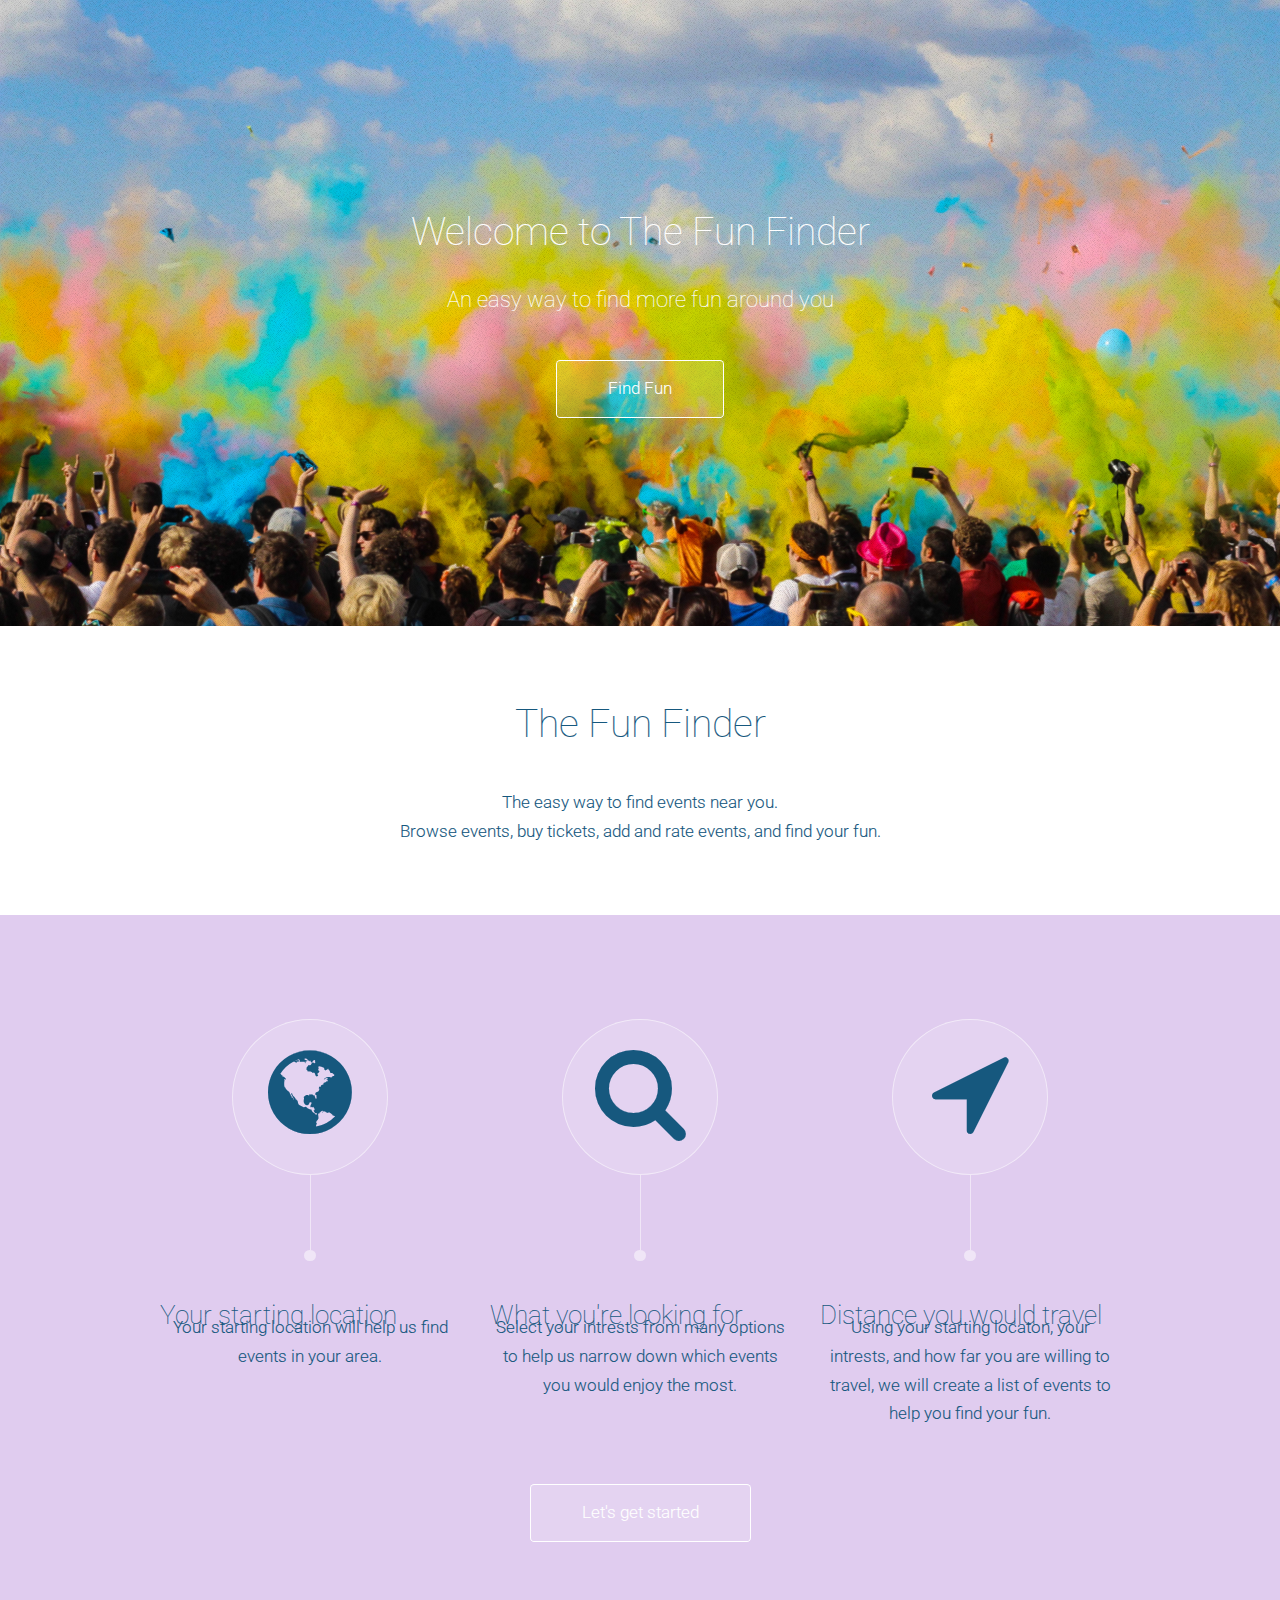
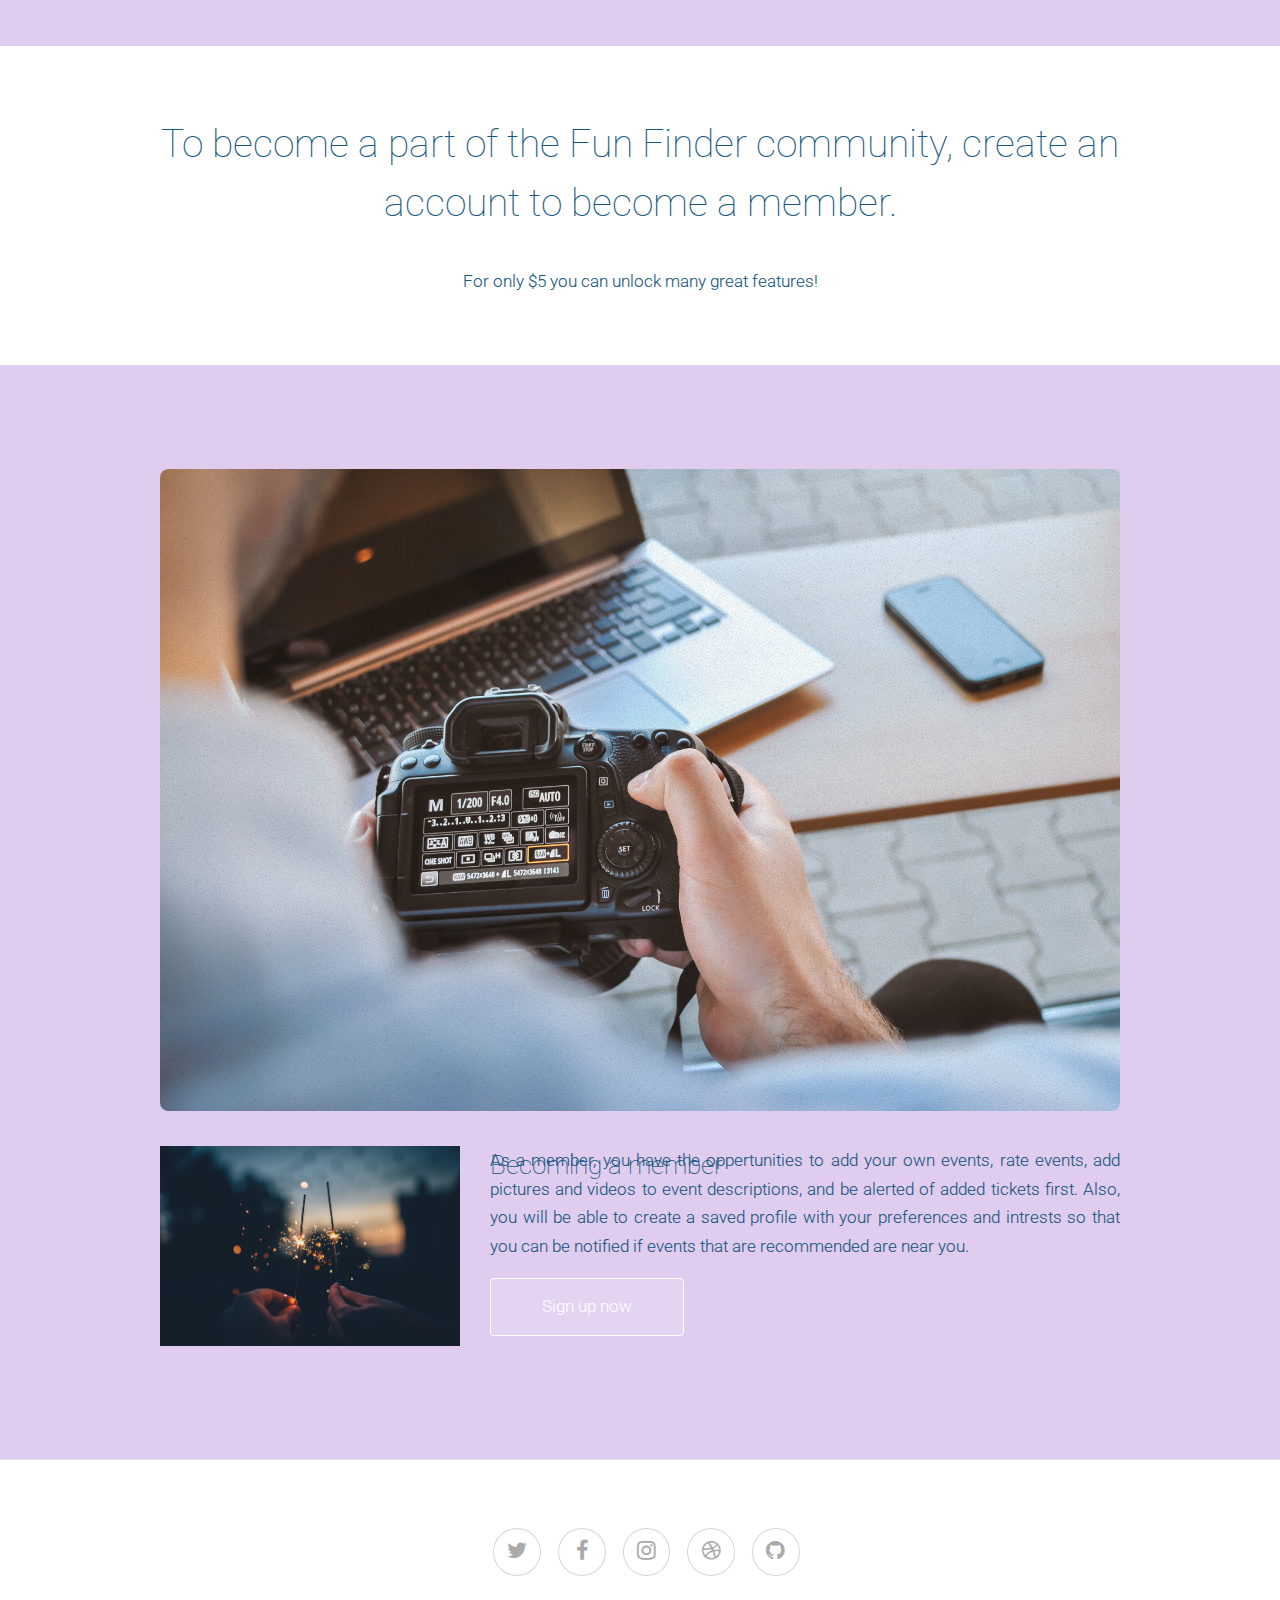
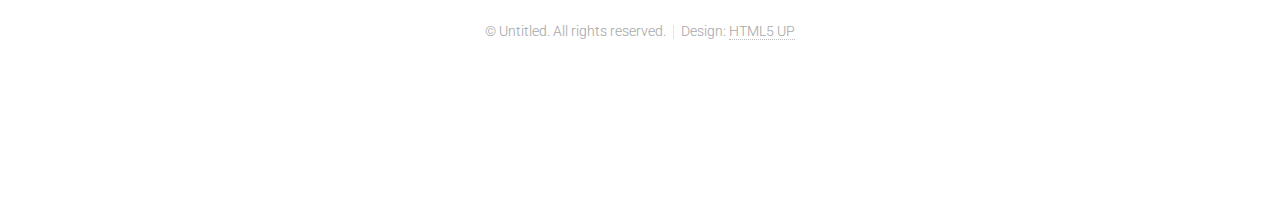
==== commit 0d15bf6a: "last day of camp" ====
--- a/index.html
+++ b/index.html
@@ -6,7 +6,7 @@
 -->
 <html>
 	<head>
-		<title>Tessellate by HTML5 UP</title>
+		<title>Tessellate by HTML5 UP!</title>
 		<meta charset="utf-8" />
 		<meta name="viewport" content="width=device-width, initial-scale=1" />
 		<!--[if lte IE 8]><script src="assets/js/ie/html5shiv.js"></script><![endif]-->
@@ -72,7 +72,7 @@
 						<div class="row">
 							<div class="12u">
 								<footer>
-									<a href="about-me.html" class="button scrolly">Let's get started</a>
+									<a href="let's-get-started.html" class="button scrolly">Let's get started</a>
 								</footer>
 							</div>
 						</div>
@@ -99,7 +99,7 @@
 							<div class="8u 12u(narrow)">
 								<h3>Becoming a member</h3>
 								<p>As a member, you have the oppertunities to add your own events, rate events, add pictures and videos to event descriptions, and be alerted of added tickets first. Also, you will be able to create a saved profile with your preferences and intrests so that you can be notified if events that are recommended are near you.</p>
-					<a href="#fourth" class="button scrolly">Sign up now</a>
+					<a href="sign-up-now.html" class="button scrolly">Sign up now</a>
 							</div>
 						</div>
 					</div>
@@ -278,38 +278,7 @@
 			</section>
 		-->
 
-		<!-- Fourth -->
-			<section id="fourth" class="main">
-				<header>
-					<div class="container">
-						<h2>Sed feugiat ipsum consequat</h2>
-						<p>Gravida dis placerat lectus ante vel nunc euismod eget ornare varius gravida euismod lorem ipsum dolor sit amet consequat<br />
-						feugiat. Gravida dis placerat lectus ante vel nunc euismod eget ornare varius gravida euismod lorem ipsum dolor sit amet.</p>
-					</div>
-				</header>
-				<div class="content style4 featured">
-					<div class="container 75%">
-						<form method="post" action="#">
-							<div class="row 50%">
-								<div class="6u 12u(mobile)"><input type="text" placeholder="Name" /></div>
-								<div class="6u 12u(mobile)"><input type="text" placeholder="Email" /></div>
-							</div>
-							<div class="row 50%">
-								<div class="12u"><textarea name="message" placeholder="Message"></textarea></div>
-							</div>
-							<div class="row">
-								<div class="12u">
-									<ul class="actions">
-										<li><input type="submit" class="button" value="Send Message" /></li>
-										<li><input type="reset" class="button alt" value="Clear Form" /></li>
-									</ul>
-								</div>
-							</div>
-						</form>
-					</div>
-				</div>
-			</section>
-
+		
 		<!-- Footer -->
 			<section id="footer">
 				<ul class="icons">
--- a/assets/css/custom.css
+++ b/assets/css/custom.css
@@ -4,36 +4,151 @@
 }
 
 #header-fun {
-		position: relative;
-		margin: 0;
-		background-image: url("images/overlay.png"), url("../../images/header2.jpg");
-		background-size: auto, cover;
-		background-position: top left, center center;
-		background-repeat: repeat, no-repeat;
-		padding: 14em 0 14em 0;
-		text-align: center;
-		color: #fff;
-	}
+	position: relative;
+	margin: 0;
+	background-image: url("images/overlay.png"), url("../../images/header2.jpg");
+	background-size: auto, cover;
+	background-position: top left, center center;
+	background-repeat: repeat, no-repeat;
+	padding: 14em 0 14em 0;
+	text-align: center;
+	color: #fff;
+}
 
-		#header-fun header h1 {
-			font-size: 2.25em;
-			line-height: 1.25em;
-			margin-bottom: 0;
-		}
+#header-fun header h1 {
+	font-size: 2.25em;
+	line-height: 1.25em;
+	margin-bottom: 0;
+}
 
-		#header-fun header p {
-			margin-top: 1.25em;
-			font-weight: 100;
-			padding: 0;
-			font-size: 1.25em;
-			line-height: 1.5em;
-			text-align: center;
-		}
+#header-fun header p {
+	margin-top: 1.25em;
+	font-weight: 100;
+	padding: 0;
+	font-size: 1.25em;
+	line-height: 1.5em;
+	text-align: center;
+}
 
-		#header-fun footer {
-			padding-top: 1.5em;
-		}
+#header-fun footer {
+	padding-top: 1.5em;
+}
 
-		.full-width{
-			width: 100%;
-		}+#header-sign-up {
+	position: relative;
+	margin: 0;
+	background-image: url("images/overlay.png"), url("../../images/phone-pic.jpg");
+	background-size: auto, cover;
+	background-position: top left, center center;
+	background-repeat: repeat, no-repeat;
+	padding: 14em 0 14em 0;
+	text-align: center;
+	color: #fff;
+}
+
+#header-sign-up header h1 {
+	font-size: 2.25em;
+	line-height: 1.25em;
+	margin-bottom: 0;
+}
+
+#header-sign-up header p {
+	margin-top: 1.25em;
+	font-weight: 100;
+	padding: 0;
+	font-size: 1.25em;
+	line-height: 1.5em;
+	text-align: center;
+}
+
+#header-sign-up footer {
+	padding-top: 1.5em;
+}
+
+.full-width{
+	width: 100%;
+}
+
+#header header h1 {
+	font-size: 2.25em;
+	line-height: 1.25em;
+	margin-bottom: 0;
+	color: white;
+}
+
+
+.main > header h2 {
+	font-size: 2.25em;
+	font-weight: 100;
+	margin-bottom: 0;
+	color: #16587E;
+}
+	.main > header p {
+	margin: 2em 0 0 0;
+	padding: 0;
+	color: #16587E;
+	text-align: center;
+}
+
+.main > .content {
+	padding: 6em 0 6em 0;
+}
+
+.main > .content h3 {
+	font-size: 1.5em;
+	color: #16587E;
+}
+
+.main > .content.style4 {
+	padding-top: 0;
+	background: #fff;
+					color: #16587E;
+
+}
+.main > .content.dark {
+	background: #E0CCEF;
+		color: #16587E;
+}
+
+
+.feature-icon:after {
+	content: '';
+	position: absolute;
+	left: 50%;
+	bottom: 0.65em;
+	width: 1px;
+	height: 4.35em;
+	background: #666;
+	margin-left: -0.5px;
+						color: #16587E;
+
+}
+
+.dark .feature-icon .icon {
+	background: rgba(255, 255, 255, 0.15);
+	box-shadow: inset 0 0 0 1px rgba(255, 255, 255, 0.5);
+	color: #fff;
+						color: #16587E;
+
+}
+
+.dark .feature-icon:before, .dark .feature-icon:after {
+	background: rgba(255, 255, 255, 0.5);
+	color: #16587E;
+}
+
+.main > .content h3 {
+	font-size: 1.5em;
+	text-align: center;
+}
+
+.main > .content h3 {
+	font-size: 1.5em;
+	color: #16587E;
+	text-align: center;
+	position: absolute;
+
+}
+
+
+
